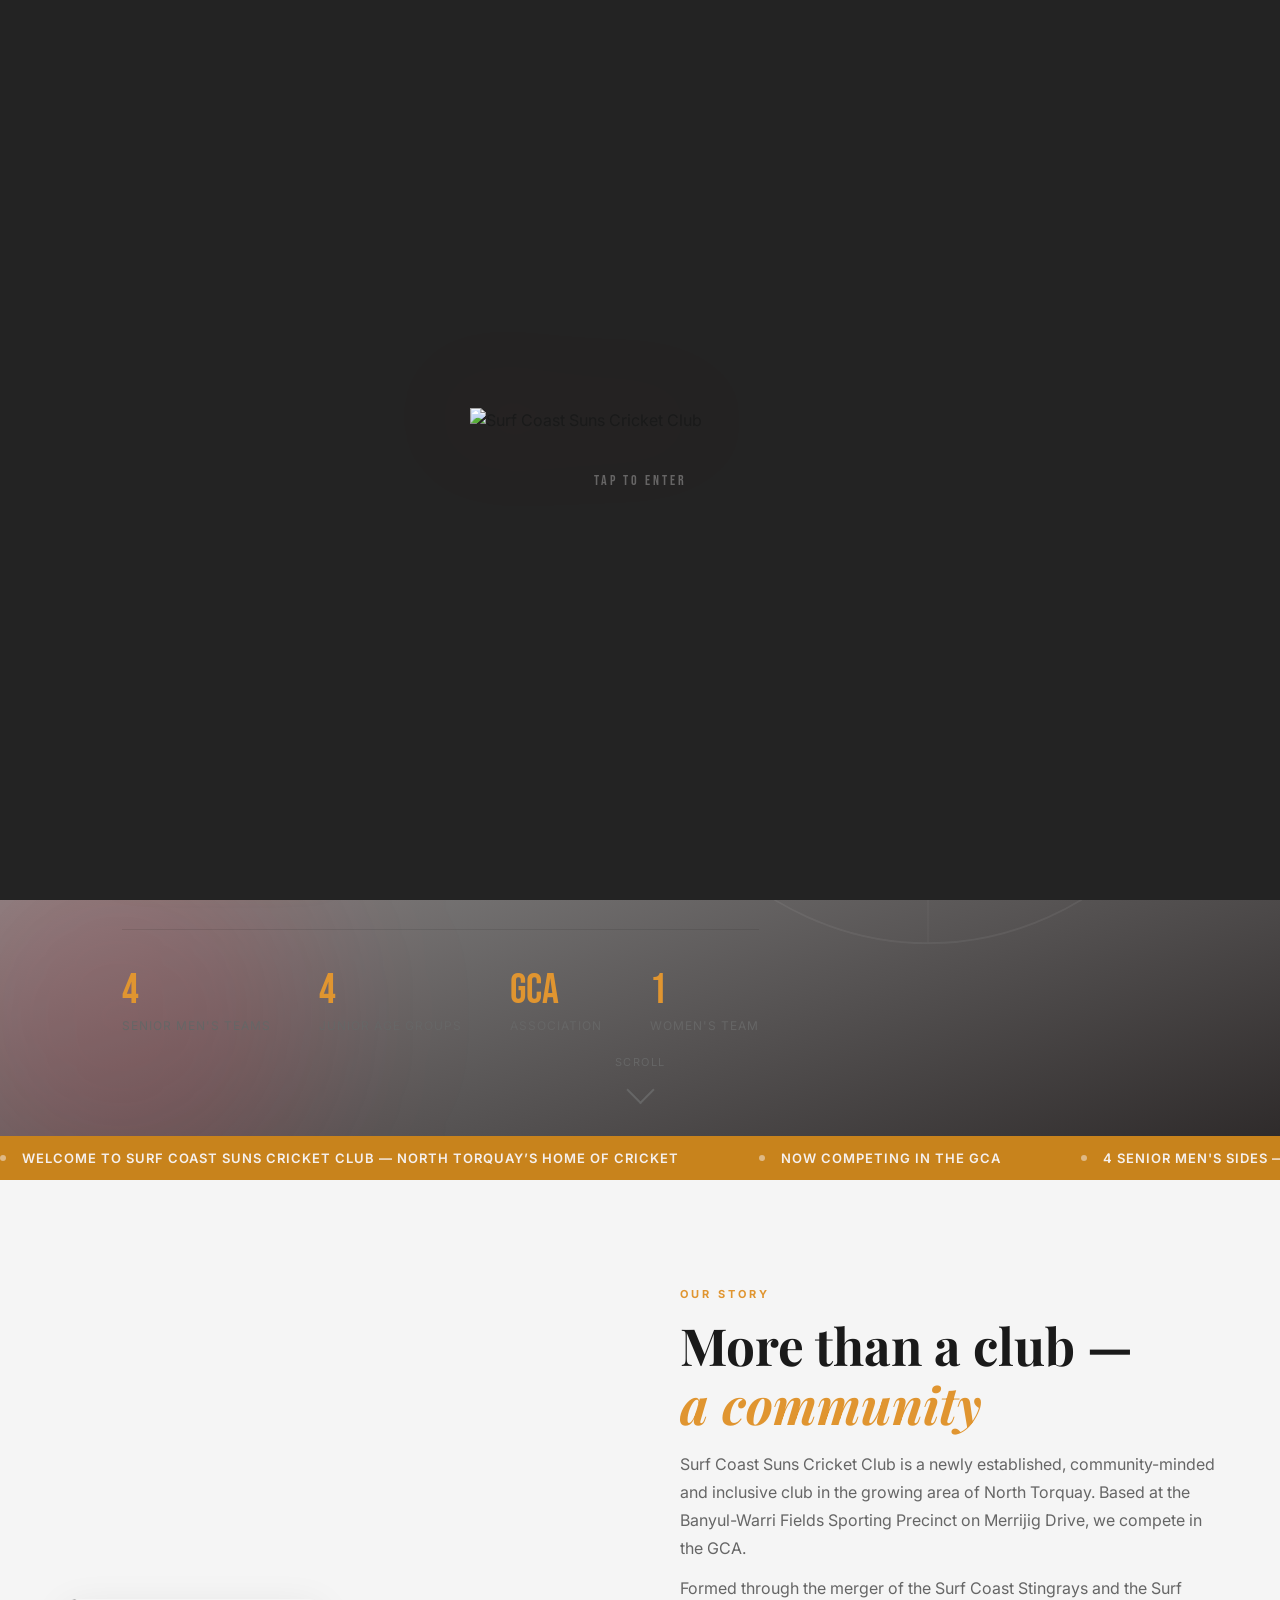
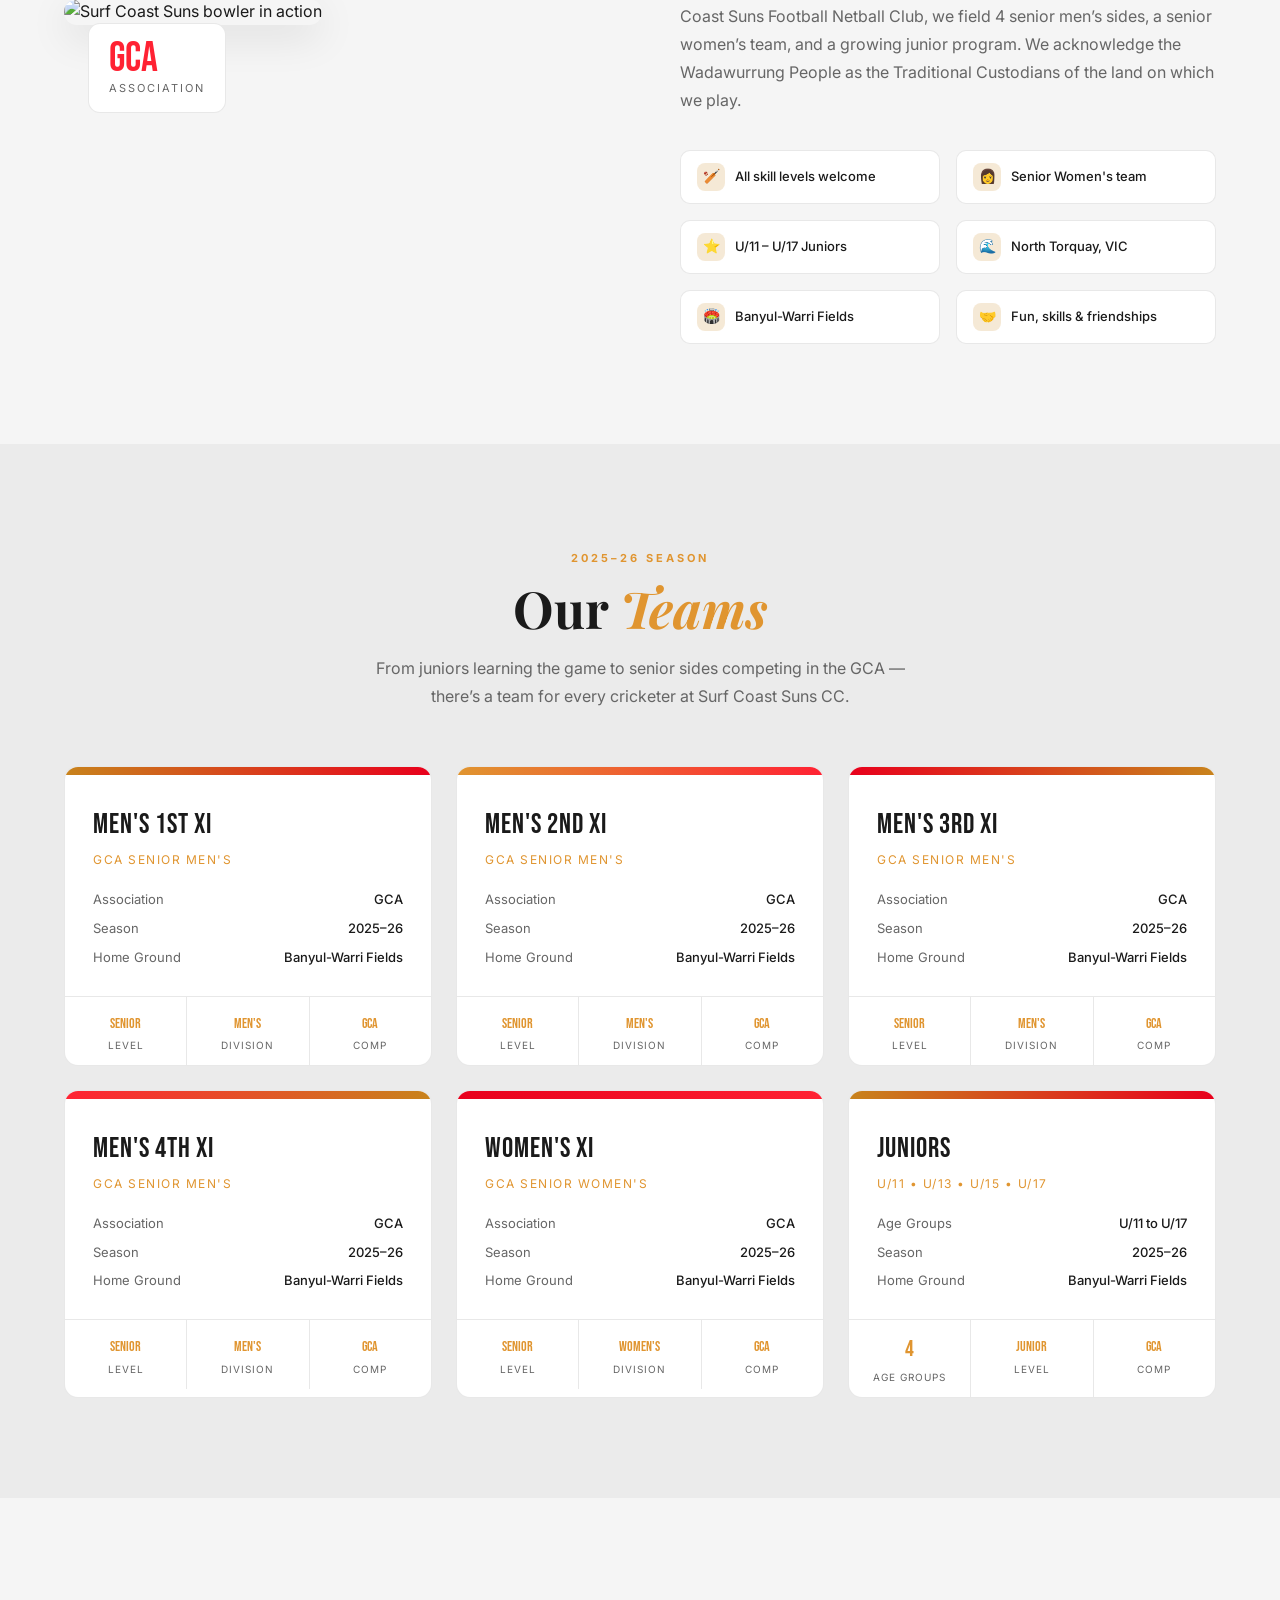
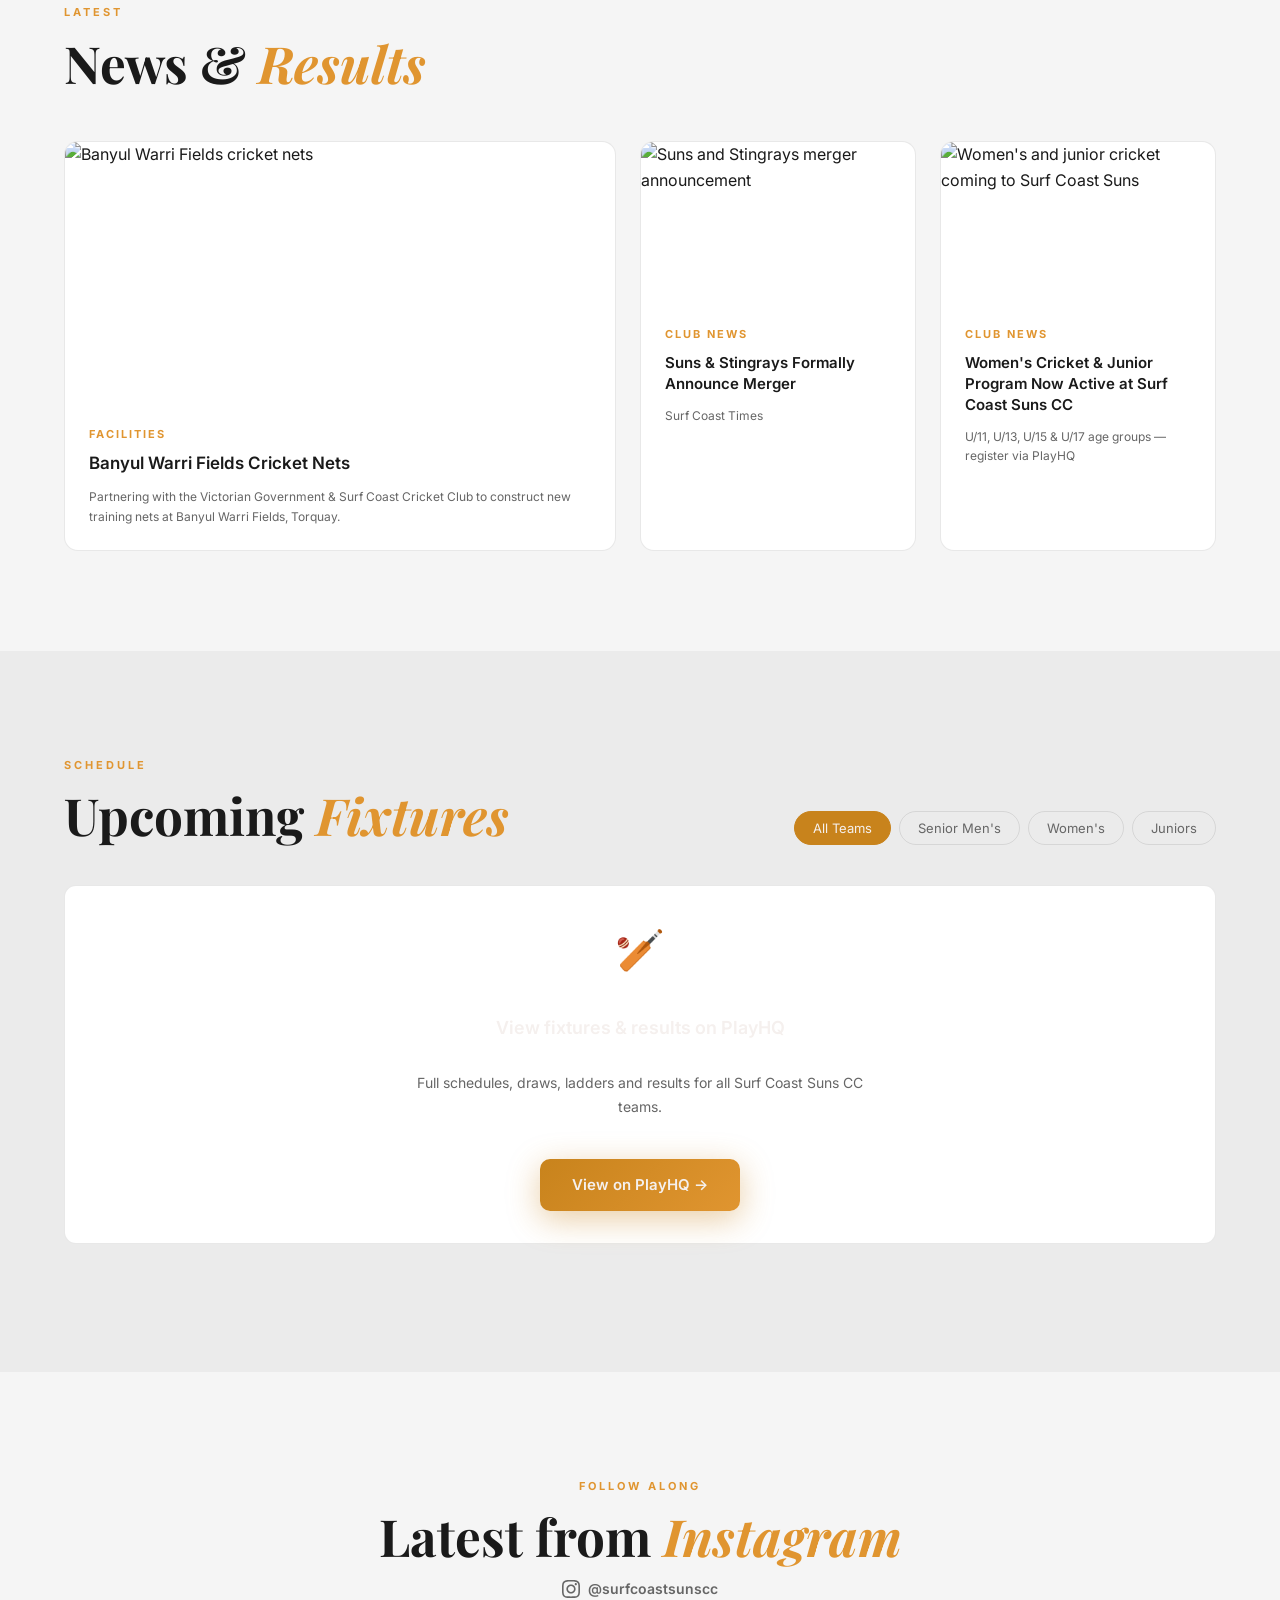
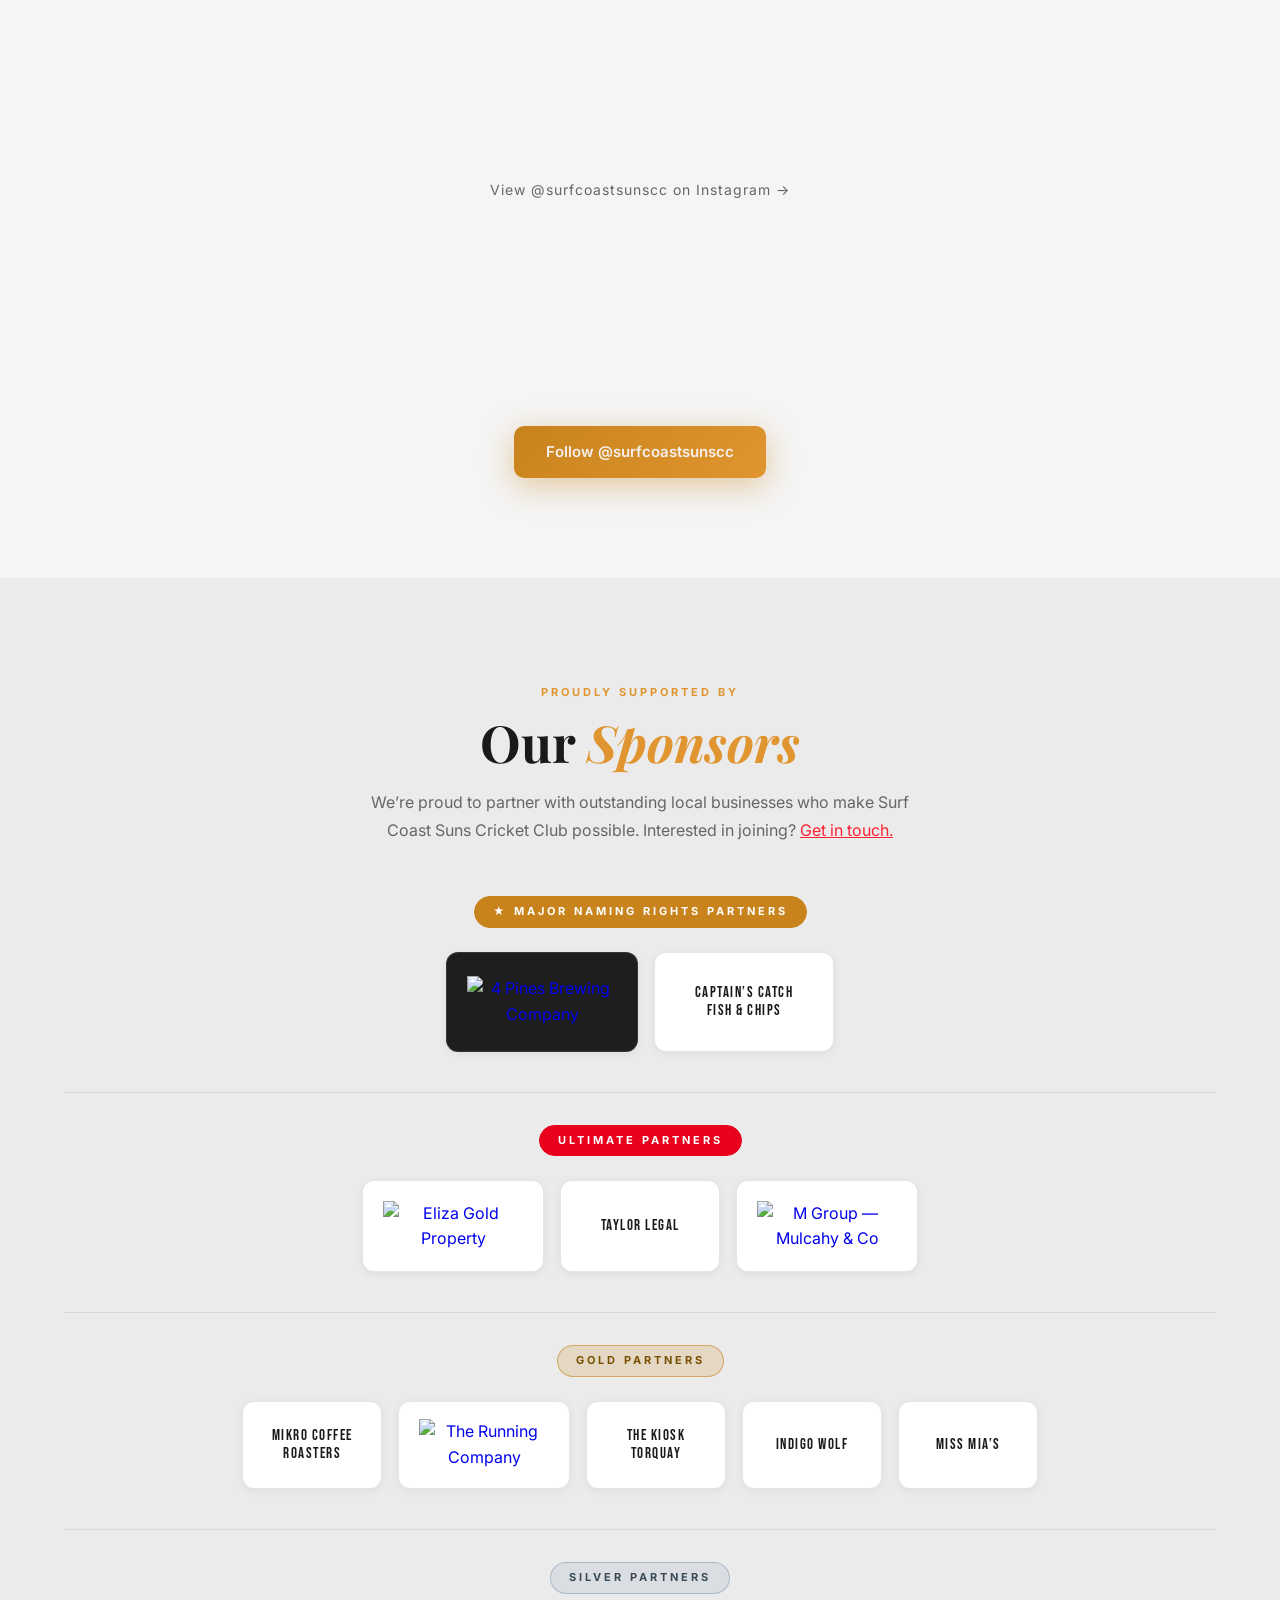
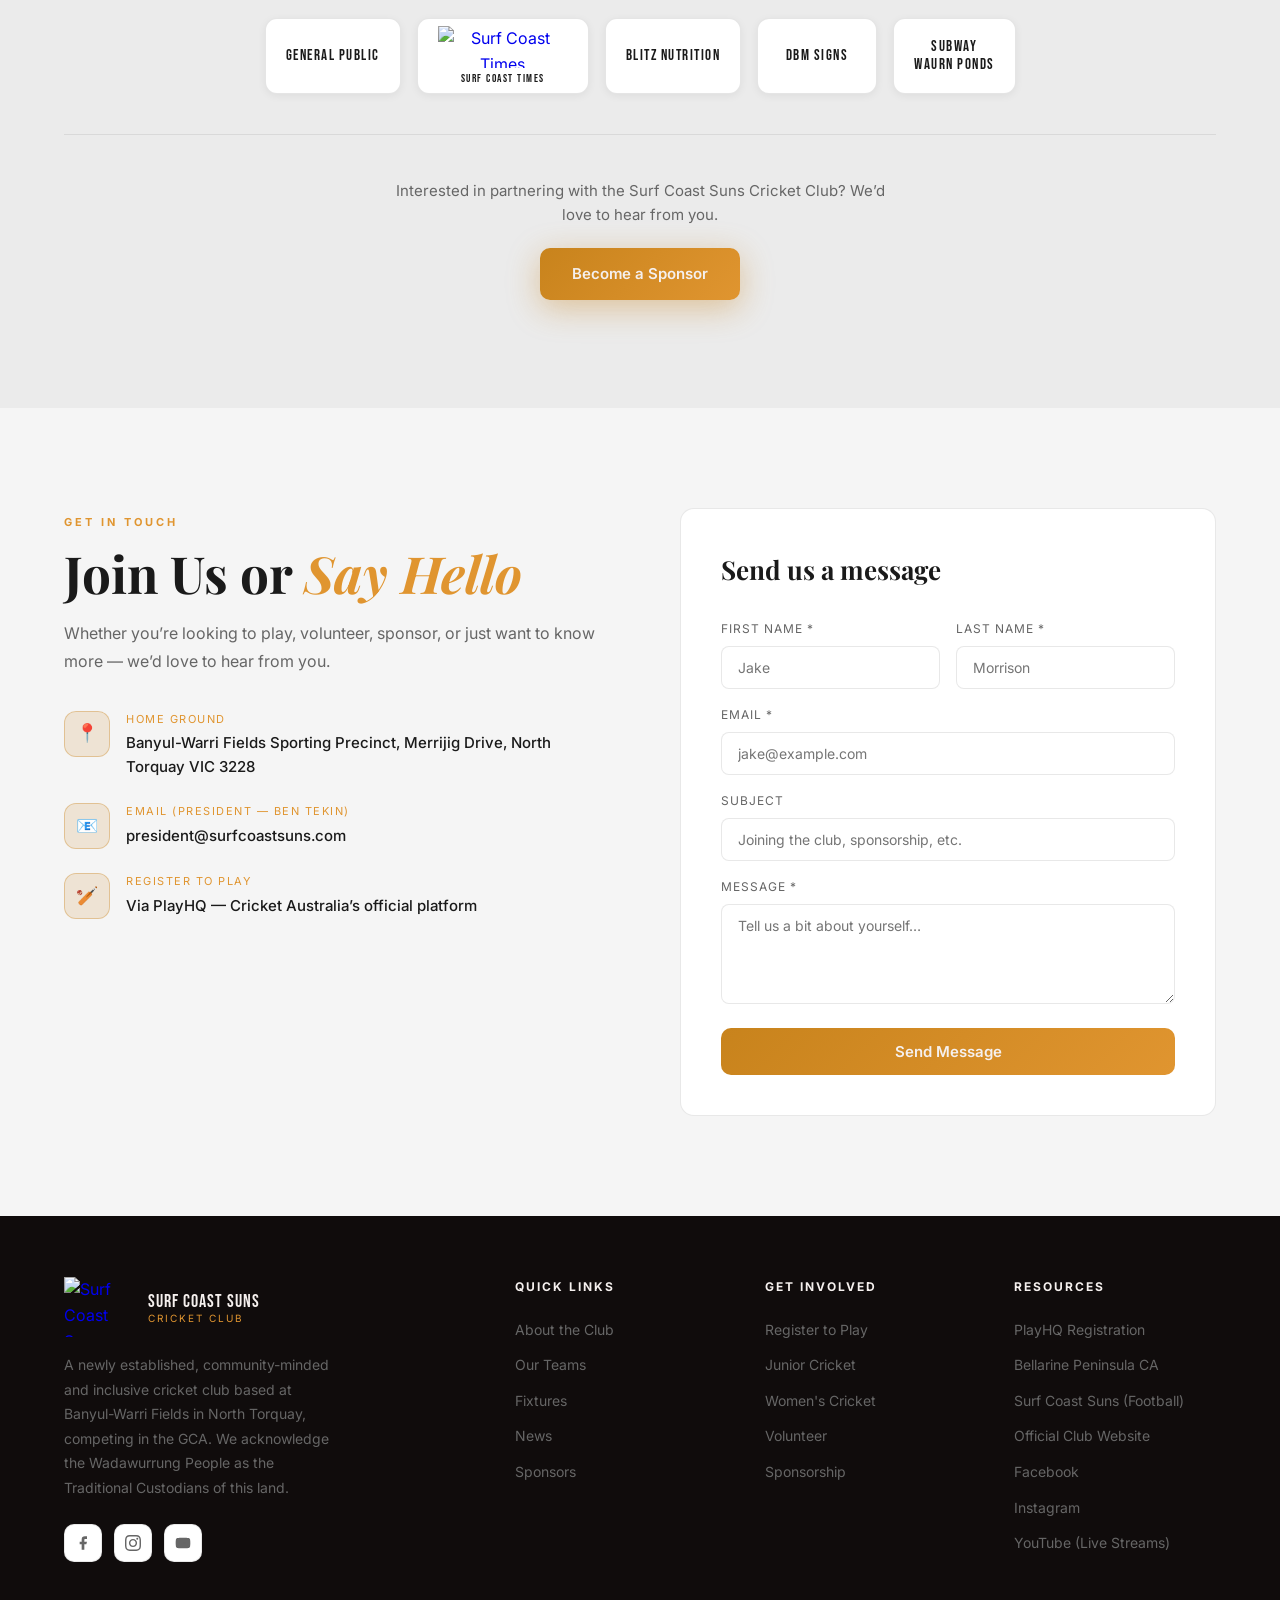
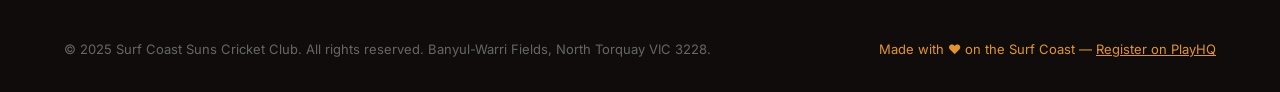
==== surf-coast-suns/index.html @ c734daf6 "Rebuild sponsors section with logo cards and full sponsor list - Logo card design for all sponsors (" ====
<!DOCTYPE html>
<html lang="en">
<head>
  <meta charset="UTF-8" />
  <meta name="viewport" content="width=device-width, initial-scale=1.0" />
  <title>Surf Coast Suns Cricket Club | North Torquay</title>
  <link rel="preconnect" href="https://fonts.googleapis.com" />
  <link rel="preconnect" href="https://fonts.gstatic.com" crossorigin />
  <link href="https://fonts.googleapis.com/css2?family=Bebas+Neue&family=Inter:wght@300;400;500;600;700&family=Playfair+Display:ital,wght@0,700;1,500&display=swap" rel="stylesheet" />
  <style>
    *, *::before, *::after { box-sizing: border-box; margin: 0; padding: 0; }

    :root {
      --navy:    #F5F5F5;
      --navy-mid:#EBEBEB;
      --teal:    #C8831C;
      --teal-lt: #E09530;
      --green:   #E8001C;
      --gold:    #FF2233;
      --white:   #F5F0EE;
      --muted:   #666666;
      --card-bg: #FFFFFF;
      --border:  rgba(0,0,0,0.09);
      --radius:  14px;
      --shadow:  0 12px 40px rgba(0,0,0,0.10);
    }

    html { scroll-behavior: smooth; }

    body {
      font-family: 'Inter', sans-serif;
      background: var(--navy);
      color: #1A1A1A;
      overflow-x: hidden;
      line-height: 1.6;
    }

    /* ── SPLASH SCREEN ── */
    #splash {
      position: fixed;
      inset: 0;
      z-index: 9999;
      background: #232323;
      display: flex;
      flex-direction: column;
      align-items: center;
      justify-content: center;
      cursor: pointer;
      transition: opacity 0.7s ease, visibility 0.7s ease;
    }
    #splash.hidden {
      opacity: 0;
      visibility: hidden;
      pointer-events: none;
    }
    #splash img {
      width: min(340px, 70vw);
      animation: splashPulse 2.6s ease-in-out infinite;
      filter: drop-shadow(0 0 48px rgba(232,0,28,0.35));
    }
    #splash .splash-hint {
      margin-top: 36px;
      font-family: 'Bebas Neue', sans-serif;
      font-size: 14px;
      letter-spacing: 3px;
      color: var(--muted);
      animation: splashFadeHint 2.6s ease-in-out infinite;
    }
    @keyframes splashPulse {
      0%, 100% { transform: scale(1);    filter: drop-shadow(0 0 40px rgba(232,0,28,0.30)); }
      50%       { transform: scale(1.04); filter: drop-shadow(0 0 72px rgba(232,0,28,0.55)); }
    }
    @keyframes splashFadeHint {
      0%, 100% { opacity: 0.4; }
      50%       { opacity: 1;   }
    }

    ::-webkit-scrollbar { width: 6px; }
    ::-webkit-scrollbar-track { background: var(--navy); }
    ::-webkit-scrollbar-thumb { background: var(--teal); border-radius: 3px; }

    /* ── NAVBAR ── */
    nav {
      position: fixed; top: 0; left: 0; right: 0; z-index: 1000;
      display: flex; align-items: center; justify-content: space-between;
      padding: 0 5%; height: 72px;
      background: rgba(30,26,26,0.7);
      backdrop-filter: blur(20px);
      border-bottom: 1px solid var(--border);
      transition: background 0.3s;
    }
    nav.scrolled { background: rgba(30,26,26,0.97); }

    .nav-logo {
      display: flex; align-items: center; gap: 12px; text-decoration: none;
    }
    .nav-logo-badge {
      width: 60px; height: 60px;
      object-fit: contain;
      background: transparent;
      padding: 0;
      flex-shrink: 0;
    }

    .nav-logo-text { line-height: 1.2; }
    .nav-logo-text span:first-child {
      display: block; font-family: 'Bebas Neue', sans-serif;
      font-size: 18px; letter-spacing: 1px; color: var(--white);
    }
    .nav-logo-text span:last-child {
      display: block; font-size: 10px; letter-spacing: 2px;
      text-transform: uppercase; color: var(--teal-lt);
    }

    .nav-links { display: flex; align-items: center; gap: 36px; list-style: none; }
    .nav-links a {
      text-decoration: none; color: var(--muted);
      font-size: 13px; font-weight: 500; letter-spacing: 0.5px;
      text-transform: uppercase; transition: color 0.2s;
      position: relative;
    }
    .nav-links a::after {
      content: ''; position: absolute; left: 0; bottom: -4px;
      width: 0; height: 2px; background: var(--teal-lt); transition: width 0.25s;
    }
    .nav-links a:hover { color: var(--white); }
    .nav-links a:hover::after { width: 100%; }

    .nav-cta {
      padding: 9px 22px; background: var(--teal);
      color: var(--white) !important; border-radius: 8px;
      transition: background 0.2s, transform 0.15s !important;
    }
    .nav-cta::after { display: none !important; }
    .nav-cta:hover { background: var(--teal-lt) !important; transform: translateY(-1px); }

    .nav-hamburger {
      display: none; flex-direction: column; gap: 5px;
      cursor: pointer; padding: 4px; border: none; background: none;
    }
    .nav-hamburger span {
      display: block; width: 24px; height: 2px;
      background: var(--white); border-radius: 2px;
      transition: transform 0.3s, opacity 0.3s;
    }

    .nav-mobile {
      display: none; flex-direction: column;
      position: fixed; top: 72px; left: 0; right: 0;
      background: #2D2D2D; border-bottom: 1px solid rgba(255,255,255,0.08);
      padding: 24px 5%; gap: 20px; z-index: 999;
    }
    .nav-mobile.open { display: flex; }
    .nav-mobile a {
      text-decoration: none; color: var(--muted);
      font-size: 15px; font-weight: 500; letter-spacing: 0.5px;
      text-transform: uppercase; transition: color 0.2s;
    }
    .nav-mobile a:hover { color: var(--white); }

    /* ── HERO ── */
    #hero {
      position: relative; min-height: 100vh;
      display: flex; align-items: center; overflow: hidden;
    }

    .hero-bg {
      position: absolute; inset: 0;
      background:
        linear-gradient(160deg, rgba(30,26,26,0.88) 0%, rgba(30,26,26,0.45) 50%, rgba(30,26,26,0.92) 100%),
        url('assets/images/hero-bg.jpg') center 60%/cover no-repeat;
    }

    .orb {
      position: absolute; border-radius: 50%;
      filter: blur(80px); pointer-events: none; z-index: 0;
    }
    .orb-1 {
      width: 600px; height: 600px; background: rgba(200,131,28,0.18);
      top: -150px; right: -100px;
      animation: orbFloat 14s ease-in-out infinite;
    }
    .orb-2 {
      width: 400px; height: 400px; background: rgba(232,0,28,0.12);
      bottom: -80px; left: -80px;
      animation: orbFloat 18s ease-in-out infinite reverse;
    }
    @keyframes orbFloat {
      0%, 100% { transform: translate(0, 0) scale(1); }
      50%       { transform: translate(30px, -40px) scale(1.05); }
    }

    .hero-field-lines {
      position: absolute; bottom: 0; right: 0;
      width: 55%; height: 100%; opacity: 0.06; z-index: 1;
    }

    .hero-content {
      position: relative; z-index: 2;
      padding: 0 5%; max-width: 860px; padding-top: 100px;
    }

    .hero-badge {
      display: inline-flex; align-items: center; gap: 8px;
      background: rgba(200,131,28,0.2); border: 1px solid rgba(200,131,28,0.45);
      border-radius: 100px; padding: 6px 16px;
      font-size: 12px; font-weight: 600; letter-spacing: 1.5px;
      text-transform: uppercase; color: var(--teal-lt);
      margin-bottom: 24px; animation: fadeUp 0.8s ease both;
    }
    .hero-badge::before {
      content: ''; width: 7px; height: 7px; border-radius: 50%;
      background: var(--green); box-shadow: 0 0 8px var(--green);
      animation: pulse 2s infinite;
    }
    @keyframes pulse { 0%, 100% { opacity: 1; } 50% { opacity: 0.4; } }

    .hero-title {
      font-family: 'Bebas Neue', sans-serif;
      font-size: clamp(72px, 11vw, 140px);
      line-height: 0.92; letter-spacing: 3px;
      animation: fadeUp 0.8s 0.1s ease both;
    }
    .hero-title .line-accent { color: var(--teal-lt); }
    .hero-title .line-gold   { color: var(--gold); }

    .hero-subtitle {
      margin-top: 28px; font-size: clamp(16px, 1.9vw, 19px);
      color: var(--muted); max-width: 560px; line-height: 1.75;
      animation: fadeUp 0.8s 0.2s ease both;
    }

    .hero-actions {
      display: flex; align-items: center; gap: 16px;
      margin-top: 40px; flex-wrap: wrap;
      animation: fadeUp 0.8s 0.3s ease both;
    }

    .btn-primary {
      padding: 14px 32px;
      background: linear-gradient(135deg, var(--teal), var(--teal-lt));
      color: var(--white); text-decoration: none;
      border-radius: 10px; font-weight: 600; font-size: 15px;
      box-shadow: 0 8px 32px rgba(200,131,28,0.4);
      transition: transform 0.2s, box-shadow 0.2s;
    }
    .btn-primary:hover { transform: translateY(-2px); box-shadow: 0 14px 40px rgba(200,131,28,0.55); }

    .btn-ghost {
      padding: 14px 32px; border: 1.5px solid rgba(255,255,255,0.2);
      color: var(--white); text-decoration: none;
      border-radius: 10px; font-weight: 500; font-size: 15px;
      transition: border-color 0.2s, background 0.2s;
    }
    .btn-ghost:hover { border-color: var(--teal-lt); background: rgba(200,131,28,0.15); }

    .hero-stats {
      display: flex; gap: 48px; flex-wrap: wrap;
      margin-top: 64px; padding-top: 40px;
      border-top: 1px solid var(--border);
      animation: fadeUp 0.8s 0.4s ease both;
    }
    .stat-num {
      font-family: 'Bebas Neue', sans-serif;
      font-size: 42px; color: var(--teal-lt); line-height: 1;
    }
    .stat-label {
      font-size: 12px; letter-spacing: 1px;
      text-transform: uppercase; color: var(--muted); margin-top: 4px;
    }

    .scroll-hint {
      position: absolute; bottom: 36px; left: 50%; transform: translateX(-50%);
      display: flex; flex-direction: column; align-items: center;
      gap: 8px; color: var(--muted); font-size: 11px;
      letter-spacing: 1.5px; text-transform: uppercase;
      animation: fadeIn 1.2s 1s ease both;
    }
    .scroll-hint .arrow {
      width: 20px; height: 20px;
      border-right: 2px solid var(--muted); border-bottom: 2px solid var(--muted);
      transform: rotate(45deg); animation: bounce 1.8s infinite;
    }
    @keyframes bounce {
      0%, 100% { transform: rotate(45deg) translateY(0); }
      50%       { transform: rotate(45deg) translateY(6px); }
    }
    @keyframes fadeUp {
      from { opacity: 0; transform: translateY(28px); }
      to   { opacity: 1; transform: translateY(0); }
    }
    @keyframes fadeIn { from { opacity: 0; } to { opacity: 1; } }

    /* ── SECTIONS ── */
    section { padding: 100px 5%; }

    .section-label {
      display: inline-block; font-size: 11px; font-weight: 700;
      letter-spacing: 3px; text-transform: uppercase;
      color: var(--teal-lt); margin-bottom: 12px;
    }
    .section-title {
      font-family: 'Playfair Display', serif;
      font-size: clamp(30px, 4vw, 52px); line-height: 1.15; color: #1A1A1A;
    }
    .section-title em { font-style: italic; color: var(--teal-lt); }
    .section-desc {
      color: var(--muted); font-size: 16px;
      max-width: 560px; margin-top: 16px; line-height: 1.75;
    }

    .reveal {
      opacity: 0; transform: translateY(36px);
      transition: opacity 0.7s ease, transform 0.7s ease;
    }
    .reveal.visible { opacity: 1; transform: translateY(0); }

    /* ── TICKER ── */
    .ticker-wrap { background: var(--teal); padding: 12px 0; overflow: hidden; }
    .ticker-track {
      display: flex; gap: 80px;
      animation: ticker 28s linear infinite; white-space: nowrap;
    }
    .ticker-track:hover { animation-play-state: paused; }
    .ticker-item {
      font-size: 13px; font-weight: 600; letter-spacing: 1px;
      text-transform: uppercase; color: var(--white);
      display: flex; align-items: center; gap: 16px; flex-shrink: 0;
    }
    .ticker-item .dot { width: 6px; height: 6px; border-radius: 50%; background: var(--white); opacity: 0.5; }
    @keyframes ticker {
      0%   { transform: translateX(0); }
      100% { transform: translateX(-50%); }
    }

    /* ── ABOUT ── */
    #about { display: grid; grid-template-columns: 1fr 1fr; gap: 80px; align-items: center; }

    .about-img-stack { position: relative; }
    .about-img-main {
      width: 100%; border-radius: var(--radius);
      aspect-ratio: 4/3; object-fit: cover; box-shadow: var(--shadow);
    }
    .about-img-accent {
      position: absolute; width: 55%; border-radius: var(--radius);
      aspect-ratio: 1; bottom: -32px; right: -32px;
      object-fit: cover; border: 4px solid #F5F5F5; box-shadow: var(--shadow);
    }
    .about-badge {
      position: absolute; top: 24px; left: 24px;
      background: #FFFFFF; border: 1px solid var(--border);
      border-radius: 12px; padding: 14px 20px; backdrop-filter: blur(12px);
    }
    .about-badge .year { font-family: 'Bebas Neue', sans-serif; font-size: 42px; color: var(--gold); line-height: 1; }
    .about-badge .since { font-size: 11px; letter-spacing: 2px; text-transform: uppercase; color: var(--muted); }

    .about-features { display: grid; grid-template-columns: 1fr 1fr; gap: 16px; margin-top: 36px; }
    .feature-chip {
      display: flex; align-items: center; gap: 10px;
      background: var(--card-bg); border: 1px solid var(--border);
      border-radius: 10px; padding: 12px 16px; font-size: 13px; font-weight: 500;
    }
    .feature-chip .icon {
      width: 28px; height: 28px; border-radius: 8px;
      background: rgba(200,131,28,0.18);
      display: flex; align-items: center; justify-content: center; font-size: 14px;
    }

    /* ── TEAMS ── */
    #teams { background: var(--navy-mid); }
    .teams-header { text-align: center; margin-bottom: 56px; }
    .teams-header .section-desc { margin: 16px auto 0; }

    .teams-grid {
      display: grid; grid-template-columns: repeat(auto-fill, minmax(280px, 1fr)); gap: 24px;
    }
    .team-card {
      background: var(--card-bg); border: 1px solid var(--border);
      border-radius: var(--radius); overflow: hidden;
      transition: transform 0.3s, border-color 0.3s, box-shadow 0.3s;
    }
    .team-card:hover {
      transform: translateY(-6px); border-color: var(--teal);
      box-shadow: 0 16px 48px rgba(200,131,28,0.25);
    }
    .team-card-top { height: 8px; background: linear-gradient(90deg, var(--teal), var(--green)); }
    .team-card-body { padding: 28px; }
    .team-grade { font-family: 'Bebas Neue', sans-serif; font-size: 28px; color: #1A1A1A; letter-spacing: 1px; }
    .team-div { font-size: 12px; letter-spacing: 1.5px; text-transform: uppercase; color: var(--teal-lt); margin-top: 2px; }
    .team-info { margin-top: 20px; display: flex; flex-direction: column; gap: 8px; }
    .team-row { display: flex; justify-content: space-between; font-size: 13px; }
    .team-row span:first-child { color: var(--muted); }
    .team-row span:last-child { color: #1A1A1A; font-weight: 500; }
    .team-card-bar { display: flex; border-top: 1px solid var(--border); }
    .team-bar-item {
      flex: 1; padding: 12px 8px; text-align: center;
      border-right: 1px solid var(--border);
    }
    .team-bar-item:last-child { border-right: none; }
    .team-bar-val { font-family: 'Bebas Neue', sans-serif; font-size: 22px; color: var(--teal-lt); }
    .team-bar-key { font-size: 10px; letter-spacing: 1px; text-transform: uppercase; color: var(--muted); margin-top: 2px; }

    /* ── NEWS ── */
    .news-header { margin-bottom: 48px; }
    .news-grid { display: grid; grid-template-columns: 2fr 1fr 1fr; gap: 24px; }
    .news-card {
      background: var(--card-bg); border: 1px solid var(--border);
      border-radius: var(--radius); overflow: hidden;
      transition: border-color 0.3s, transform 0.3s;
      text-decoration: none; color: inherit; display: block;
    }
    .news-card:hover { border-color: var(--teal); transform: translateY(-4px); }
    .news-img { width: 100%; object-fit: cover; display: block; }
    .news-card:nth-child(1) .news-img { height: 260px; }
    .news-card:nth-child(2) .news-img,
    .news-card:nth-child(3) .news-img { height: 160px; }
    .news-body { padding: 24px; }
    .news-cat { font-size: 11px; font-weight: 700; letter-spacing: 2px; text-transform: uppercase; color: var(--teal-lt); }
    .news-headline { margin-top: 8px; font-size: 17px; font-weight: 600; line-height: 1.4; color: #1A1A1A; }
    .news-card:nth-child(2) .news-headline,
    .news-card:nth-child(3) .news-headline { font-size: 15px; }
    .news-date { margin-top: 12px; font-size: 12px; color: var(--muted); }

    /* ── FIXTURES ── */
    #fixtures { background: var(--navy-mid); }
    .fixtures-head {
      display: flex; align-items: flex-end; justify-content: space-between;
      margin-bottom: 40px; gap: 16px; flex-wrap: wrap;
    }
    .fixtures-tabs { display: flex; gap: 8px; flex-wrap: wrap; }
    .tab-btn {
      padding: 8px 18px; border: 1px solid var(--border); background: transparent;
      border-radius: 100px; color: var(--muted); font-size: 13px;
      font-family: 'Inter', sans-serif; cursor: pointer; transition: all 0.2s;
    }
    .tab-btn.active, .tab-btn:hover {
      background: var(--teal); border-color: var(--teal); color: var(--white);
    }

    .fixtures-list { display: flex; flex-direction: column; gap: 12px; }
    .fixture-row {
      display: grid; grid-template-columns: 90px 1fr auto 1fr 140px;
      align-items: center; gap: 20px;
      background: var(--card-bg); border: 1px solid var(--border);
      border-radius: 12px; padding: 20px 24px; transition: border-color 0.2s;
    }
    .fixture-row:hover { border-color: rgba(200,131,28,0.5); }
    .fix-date { text-align: center; }
    .fix-day { font-family: 'Bebas Neue', sans-serif; font-size: 30px; color: #1A1A1A; line-height: 1; }
    .fix-mon { font-size: 11px; letter-spacing: 1px; text-transform: uppercase; color: var(--teal-lt); }
    .fix-team { font-size: 15px; font-weight: 600; }
    .fix-team.away { text-align: right; }
    .fix-vs { text-align: center; font-family: 'Bebas Neue', sans-serif; font-size: 20px; color: var(--muted); letter-spacing: 2px; }
    .fix-meta { text-align: right; }
    .fix-grade { font-size: 12px; letter-spacing: 1px; text-transform: uppercase; color: var(--teal-lt); font-weight: 600; }
    .fix-venue { font-size: 12px; color: var(--muted); margin-top: 3px; }

    /* ── GALLERY ── */
    .gallery-title { margin-bottom: 40px; }
    .gallery-grid {
      display: grid; grid-template-columns: repeat(4, 1fr);
      grid-template-rows: repeat(2, 220px); gap: 12px;
    }
    .gallery-item { border-radius: 12px; overflow: hidden; position: relative; cursor: pointer; }
    .gallery-item:nth-child(1) { grid-column: 1 / 3; grid-row: 1 / 3; }
    .gallery-item img { width: 100%; height: 100%; object-fit: cover; display: block; transition: transform 0.5s; }
    .gallery-item:hover img { transform: scale(1.06); }
    .gallery-item::after {
      content: ''; position: absolute; inset: 0;
      background: linear-gradient(to top, rgba(30,26,26,0.7), transparent 50%);
      opacity: 0; transition: opacity 0.3s;
    }
    .gallery-item:hover::after { opacity: 1; }

    /* ── INSTAGRAM ── */
    #instagram { background: var(--navy); text-align: center; }
    .instagram-head { margin-bottom: 44px; }
    .instagram-handle {
      display: inline-flex; align-items: center; gap: 8px;
      color: var(--muted); font-size: 14px; font-weight: 600;
      text-decoration: none; margin-top: 12px;
      transition: color 0.2s;
    }
    .instagram-handle:hover { color: #1A1A1A; }
    .instagram-handle svg { width: 18px; height: 18px; fill: currentColor; }
    .behold-feed-wrap {
      max-width: 1100px; margin: 0 auto;
      min-height: 340px;
    }
    .instagram-cta-row {
      margin-top: 36px; display: flex; justify-content: center; gap: 14px; flex-wrap: wrap;
    }

    /* ── SPONSORS ── */
    #sponsors { background: var(--navy-mid); text-align: center; }
    .sponsors-head { margin-bottom: 52px; }
    .sponsor-tier { margin-bottom: 40px; }
    .sponsor-tier-label {
      display: inline-flex; align-items: center; gap: 10px;
      font-size: 11px; letter-spacing: 3px; text-transform: uppercase;
      font-weight: 700; margin-bottom: 24px;
      padding: 6px 18px; border-radius: 99px;
    }
    .tier-naming   .sponsor-tier-label { color: #fff; background: var(--teal); border: 1px solid var(--teal); }
    .tier-platinum .sponsor-tier-label { color: #fff; background: var(--green); border: 1px solid var(--green); }
    .tier-gold     .sponsor-tier-label { color: #7A5000; background: rgba(200,131,28,0.18); border: 1px solid rgba(200,131,28,0.6); }
    .tier-silver   .sponsor-tier-label { color: #3A4A58; background: rgba(100,130,160,0.12); border: 1px solid rgba(100,130,160,0.4); }

    .sponsors-row { display: flex; align-items: center; justify-content: center; gap: 16px; flex-wrap: wrap; }

    /* ── Sponsor card (logo or text) ── */
    .sponsor-card {
      display: inline-flex; flex-direction: column;
      align-items: center; justify-content: center;
      min-width: 140px; height: 88px; padding: 12px 20px;
      background: #FFFFFF; border: 1.5px solid rgba(0,0,0,0.10);
      border-radius: 12px; text-decoration: none;
      box-shadow: 0 2px 8px rgba(0,0,0,0.06);
      transition: transform 0.22s, box-shadow 0.22s, border-color 0.22s;
      overflow: hidden;
    }
    .sponsor-card:hover { transform: translateY(-4px); box-shadow: 0 10px 28px rgba(0,0,0,0.12); border-color: rgba(0,0,0,0.22); }
    .sponsor-card img {
      max-width: 130px; max-height: 52px;
      object-fit: contain; display: block;
    }
    .sponsor-card .sc-name {
      font-family: 'Bebas Neue', sans-serif; font-size: 15px;
      letter-spacing: 1.5px; color: #1A1A1A; text-align: center;
      line-height: 1.2;
    }
    /* Dark card for white-on-dark logos */
    .sponsor-card.dark-card { background: #1E1E1E; border-color: rgba(255,255,255,0.1); }
    .sponsor-card.dark-card .sc-name { color: #F5F0EE; }

    /* Sizing per tier */
    .tier-naming .sponsor-card   { min-width: 180px; height: 100px; }
    .tier-naming .sponsor-card img { max-width: 150px; max-height: 64px; }
    .tier-platinum .sponsor-card { min-width: 160px; height: 92px; }
    .tier-platinum .sponsor-card img { max-width: 140px; max-height: 56px; }
    .tier-silver .sponsor-card   { min-width: 120px; height: 76px; }
    .tier-silver .sponsor-card img { max-height: 42px; }

    .sponsor-divider { border: none; border-top: 1px solid rgba(0,0,0,0.08); margin: 8px 0 32px; }

    /* ── CONTACT ── */
    #contact { display: grid; grid-template-columns: 1fr 1fr; gap: 80px; align-items: start; }
    .contact-items { margin-top: 36px; display: flex; flex-direction: column; gap: 24px; }
    .contact-item { display: flex; gap: 16px; }
    .contact-icon {
      width: 46px; height: 46px; border-radius: 12px;
      background: rgba(200,131,28,0.15); border: 1px solid rgba(200,131,28,0.35);
      display: flex; align-items: center; justify-content: center;
      font-size: 18px; flex-shrink: 0;
    }
    .contact-label { font-size: 11px; letter-spacing: 1.5px; text-transform: uppercase; color: var(--teal-lt); }
    .contact-val { font-size: 15px; font-weight: 500; margin-top: 3px; }

    .contact-form {
      background: var(--card-bg); border: 1px solid var(--border);
      border-radius: var(--radius); padding: 40px;
    }
    .form-title { font-family: 'Playfair Display', serif; font-size: 26px; margin-bottom: 28px; color: #1A1A1A; }
    .form-row { display: grid; grid-template-columns: 1fr 1fr; gap: 16px; }
    .form-group { display: flex; flex-direction: column; gap: 8px; margin-bottom: 16px; }
    .form-label { font-size: 12px; letter-spacing: 1px; text-transform: uppercase; color: var(--muted); }
    .form-input, .form-textarea {
      background: #FFFFFF; border: 1px solid var(--border);
      border-radius: 8px; padding: 12px 16px;
      color: #1A1A1A; font-family: 'Inter', sans-serif; font-size: 14px;
      outline: none; transition: border-color 0.2s; width: 100%;
    }
    .form-input:focus, .form-textarea:focus { border-color: var(--teal-lt); }
    .form-textarea { resize: vertical; min-height: 100px; }
    .form-submit {
      width: 100%; padding: 14px;
      background: linear-gradient(135deg, var(--teal), var(--teal-lt));
      border: none; border-radius: 10px; color: var(--white);
      font-family: 'Inter', sans-serif; font-size: 15px; font-weight: 600;
      cursor: pointer; transition: opacity 0.2s, transform 0.2s; margin-top: 8px;
    }
    .form-submit:hover { opacity: 0.9; transform: translateY(-1px); }

    /* ── FOOTER ── */
    footer {
      background: #100C0C; border-top: 1px solid var(--border);
      padding: 60px 5% 32px;
    }
    .footer-grid {
      display: grid; grid-template-columns: 2fr 1fr 1fr 1fr; gap: 48px;
      padding-bottom: 48px; border-bottom: 1px solid var(--border);
    }
    .footer-brand-desc { color: var(--muted); font-size: 14px; line-height: 1.75; margin-top: 16px; max-width: 280px; }
    .footer-socials { display: flex; gap: 12px; margin-top: 24px; }
    .social-btn {
      width: 38px; height: 38px; border-radius: 10px;
      background: var(--card-bg); border: 1px solid var(--border);
      display: flex; align-items: center; justify-content: center;
      font-size: 15px; text-decoration: none; color: var(--muted); transition: all 0.2s;
    }
    .social-btn:hover { background: var(--teal); color: var(--white); border-color: var(--teal); }
    .footer-col-title { font-size: 12px; font-weight: 700; letter-spacing: 2px; text-transform: uppercase; color: var(--white); margin-bottom: 20px; }
    .footer-links { list-style: none; display: flex; flex-direction: column; gap: 10px; }
    .footer-links a { text-decoration: none; color: var(--muted); font-size: 14px; transition: color 0.2s; }
    .footer-links a:hover { color: var(--teal-lt); }
    .footer-bottom {
      padding-top: 28px; display: flex; justify-content: space-between;
      align-items: center; gap: 16px; flex-wrap: wrap;
    }
    .footer-copy { font-size: 13px; color: var(--muted); }

    /* ── RESPONSIVE ── */
    @media (max-width: 1024px) {
      #about { grid-template-columns: 1fr; }
      .about-img-stack { display: none; }
      .news-grid { grid-template-columns: 1fr 1fr; }
      .news-card:nth-child(1) { grid-column: 1 / -1; }
      .gallery-grid { grid-template-columns: repeat(2, 1fr); grid-template-rows: repeat(3, 200px); }
      .gallery-item:nth-child(1) { grid-column: 1 / -1; grid-row: 1; }
      #contact { grid-template-columns: 1fr; }
      .footer-grid { grid-template-columns: 1fr 1fr; }
      .fixture-row { grid-template-columns: 70px 1fr auto 1fr 110px; gap: 12px; }
    }
    @media (max-width: 768px) {
      section { padding: 72px 5%; }
      .nav-links { display: none; }
      .nav-hamburger { display: flex; }
      .news-grid { grid-template-columns: 1fr; }
      .gallery-grid { grid-template-columns: 1fr 1fr; }
      .fixture-row { grid-template-columns: 1fr; text-align: center; gap: 8px; padding: 16px; }
      .fix-team.away { text-align: center; }
      .fix-meta { text-align: center; }
      .form-row { grid-template-columns: 1fr; }
      .footer-grid { grid-template-columns: 1fr; }
      .hero-stats { gap: 28px; }
      .teams-grid { grid-template-columns: 1fr; }
      .about-features { grid-template-columns: 1fr; }
    }
    @media (max-width: 480px) {
      .gallery-grid { grid-template-columns: 1fr; grid-template-rows: auto; }
      .gallery-item:nth-child(1) { grid-column: 1; grid-row: 1; }
      .gallery-item { height: 200px; }
      .sponsors-row { gap: 16px; }
      .sponsor-pill { font-size: 12px; padding: 0 14px; height: 42px; }
      .tier-platinum .sponsor-pill { height: 52px; font-size: 15px; }
      .sponsors-row { gap: 8px; }
    }
  </style>
</head>
<body>

<!-- SPLASH SCREEN -->
<div id="splash" role="button" aria-label="Enter site" tabindex="0">
  <img src="assets/images/sccc-logo.png" alt="Surf Coast Suns Cricket Club" />
  <span class="splash-hint">TAP TO ENTER</span>
</div>

<!-- NAVBAR -->
<nav id="navbar">
  <a href="#" class="nav-logo" aria-label="Surf Coast Suns Cricket Club Home">
    <img class="nav-logo-badge" src="assets/images/sccc-logo.png" alt="Surf Coast Suns Cricket Club logo" />
    <div class="nav-logo-text">
      <span>Surf Coast Suns</span>
      <span>Cricket Club</span>
    </div>
  </a>
  <ul class="nav-links" role="list">
    <li><a href="#about">About</a></li>
    <li><a href="#teams">Teams</a></li>
    <li><a href="#news">News</a></li>
    <li><a href="#fixtures">Fixtures</a></li>
    <li><a href="#sponsors">Sponsors</a></li>
    <li><a href="#contact">Contact</a></li>
    <li><a href="#contact" class="nav-cta">Join the Club</a></li>
  </ul>
  <button class="nav-hamburger" id="hamburger" aria-label="Toggle menu" aria-expanded="false">
    <span></span><span></span><span></span>
  </button>
</nav>

<div class="nav-mobile" id="mobileNav" role="navigation" aria-label="Mobile navigation">
  <a href="#about"    onclick="closeMenu()">About</a>
  <a href="#teams"    onclick="closeMenu()">Teams</a>
  <a href="#news"     onclick="closeMenu()">News</a>
  <a href="#fixtures" onclick="closeMenu()">Fixtures</a>
  <a href="#sponsors" onclick="closeMenu()">Sponsors</a>
  <a href="#contact"  onclick="closeMenu()">Contact</a>
  <a href="#contact"  onclick="closeMenu()" style="color:var(--teal-lt);font-weight:600;">Join the Club &rarr;</a>
</div>

<!-- HERO -->
<section id="hero" aria-label="Hero">
  <div class="hero-bg" role="img" aria-label="Cricket ground backdrop"></div>
  <div class="orb orb-1" aria-hidden="true"></div>
  <div class="orb orb-2" aria-hidden="true"></div>

  <svg class="hero-field-lines" viewBox="0 0 600 700" fill="none" aria-hidden="true">
    <ellipse cx="300" cy="350" rx="280" ry="320" stroke="white" stroke-width="1.5"/>
    <ellipse cx="300" cy="350" rx="80"  ry="120" stroke="white" stroke-width="1"/>
    <line x1="300" y1="30"  x2="300" y2="670" stroke="white" stroke-width="0.8"/>
    <line x1="20"  y1="350" x2="580" y2="350" stroke="white" stroke-width="0.8"/>
    <circle cx="300" cy="350" r="15" stroke="white" stroke-width="1.2"/>
  </svg>

  <div class="hero-content">
    <div class="hero-badge" role="note">North Torquay, Victoria &mdash; GCA</div>

    <h1 class="hero-title">
      <span>Surf<br /></span>
      <span class="line-accent">Coast</span><br />
      <span class="line-gold">Suns CC</span>
    </h1>

    <p class="hero-subtitle">
      A community-minded and inclusive cricket club in the growing area of North Torquay &mdash; built on participation, mateship, and a love of the game.
    </p>

    <div class="hero-actions">
      <a href="#teams"   class="btn-primary">Explore Our Teams</a>
      <a href="#contact" class="btn-ghost">Get Involved</a>
    </div>

    <div class="hero-stats" aria-label="Club statistics">
      <div class="stat-item">
        <div class="stat-num">4</div>
        <div class="stat-label">Senior Men's Teams</div>
      </div>
      <div class="stat-item">
        <div class="stat-num">4</div>
        <div class="stat-label">Junior Age Groups</div>
      </div>
      <div class="stat-item">
        <div class="stat-num">GCA</div>
        <div class="stat-label">Association</div>
      </div>
      <div class="stat-item">
        <div class="stat-num">1</div>
        <div class="stat-label">Women's Team</div>
      </div>
    </div>
  </div>

  <div class="scroll-hint" aria-hidden="true">
    <span>Scroll</span>
    <div class="arrow"></div>
  </div>
</section>

<!-- TICKER -->
<div class="ticker-wrap" aria-label="Club announcements">
  <div class="ticker-track" id="ticker">
    <div class="ticker-item"><div class="dot"></div>Welcome to Surf Coast Suns Cricket Club &mdash; North Torquay&rsquo;s home of cricket</div>
    <div class="ticker-item"><div class="dot"></div>Now competing in the GCA</div>
    <div class="ticker-item"><div class="dot"></div>4 Senior Men&apos;s sides &mdash; 1 Senior Women&apos;s side &mdash; U/11, U/13, U/15 &amp; U/17 Juniors</div>
    <div class="ticker-item"><div class="dot"></div>New 4-lane cricket nets at Banyul-Warri Fields &mdash; funded by $520,000 community investment</div>
    <div class="ticker-item"><div class="dot"></div>Register to play via PlayHQ &mdash; all skill levels welcome</div>
    <div class="ticker-item"><div class="dot"></div>Sponsorship opportunities available &mdash; contact president@surfcoastsuns.com</div>
    <!-- duplicate for seamless loop -->
    <div class="ticker-item"><div class="dot"></div>Welcome to Surf Coast Suns Cricket Club &mdash; North Torquay&rsquo;s home of cricket</div>
    <div class="ticker-item"><div class="dot"></div>Now competing in the GCA</div>
    <div class="ticker-item"><div class="dot"></div>4 Senior Men&apos;s sides &mdash; 1 Senior Women&apos;s side &mdash; U/11, U/13, U/15 &amp; U/17 Juniors</div>
    <div class="ticker-item"><div class="dot"></div>New 4-lane cricket nets at Banyul-Warri Fields &mdash; funded by $520,000 community investment</div>
    <div class="ticker-item"><div class="dot"></div>Register to play via PlayHQ &mdash; all skill levels welcome</div>
    <div class="ticker-item"><div class="dot"></div>Sponsorship opportunities available &mdash; contact president@surfcoastsuns.com</div>
  </div>
</div>

<!-- ABOUT -->
<section id="about" aria-labelledby="about-title">
  <div class="about-img-stack reveal" aria-hidden="true">
    <img class="about-img-main"
      src="assets/images/about-action.jpg"
      alt="Surf Coast Suns bowler in action" loading="lazy" />
    <div class="about-badge">
      <div class="year">GCA</div>
      <div class="since">Association</div>
    </div>
  </div>

  <div class="reveal" style="transition-delay:0.15s">
    <span class="section-label">Our Story</span>
    <h2 class="section-title" id="about-title">More than a club &mdash;<br /><em>a community</em></h2>
    <p class="section-desc">
      Surf Coast Suns Cricket Club is a newly established, community-minded and inclusive club in the growing area of North Torquay. Based at the Banyul-Warri Fields Sporting Precinct on Merrijig Drive, we compete in the GCA.
    </p>
    <p class="section-desc" style="margin-top:12px;">
      Formed through the merger of the Surf Coast Stingrays and the Surf Coast Suns Football Netball Club, we field 4 senior men&rsquo;s sides, a senior women&rsquo;s team, and a growing junior program. We acknowledge the Wadawurrung People as the Traditional Custodians of the land on which we play.
    </p>
    <div class="about-features" role="list">
      <div class="feature-chip" role="listitem"><div class="icon" aria-hidden="true">🏏</div><span>All skill levels welcome</span></div>
      <div class="feature-chip" role="listitem"><div class="icon" aria-hidden="true">👩</div><span>Senior Women&apos;s team</span></div>
      <div class="feature-chip" role="listitem"><div class="icon" aria-hidden="true">⭐</div><span>U/11 &ndash; U/17 Juniors</span></div>
      <div class="feature-chip" role="listitem"><div class="icon" aria-hidden="true">🌊</div><span>North Torquay, VIC</span></div>
      <div class="feature-chip" role="listitem"><div class="icon" aria-hidden="true">🏟️</div><span>Banyul-Warri Fields</span></div>
      <div class="feature-chip" role="listitem"><div class="icon" aria-hidden="true">🤝</div><span>Fun, skills &amp; friendships</span></div>
    </div>
  </div>
</section>

<!-- TEAMS -->
<section id="teams" aria-labelledby="teams-title">
  <div class="teams-header reveal">
    <span class="section-label">2025&ndash;26 Season</span>
    <h2 class="section-title" id="teams-title">Our <em>Teams</em></h2>
    <p class="section-desc">From juniors learning the game to senior sides competing in the GCA &mdash; there&rsquo;s a team for every cricketer at Surf Coast Suns CC.</p>
  </div>

  <div class="teams-grid" role="list">

    <article class="team-card reveal" role="listitem" style="transition-delay:0s">
      <div class="team-card-top"></div>
      <div class="team-card-body">
        <div class="team-grade">Men&apos;s 1st XI</div>
        <div class="team-div">GCA Senior Men&apos;s</div>
        <div class="team-info">
          <div class="team-row"><span>Association</span><span>GCA</span></div>
          <div class="team-row"><span>Season</span><span>2025&ndash;26</span></div>
          <div class="team-row"><span>Home Ground</span><span>Banyul-Warri Fields</span></div>
        </div>
      </div>
      <div class="team-card-bar">
        <div class="team-bar-item"><div class="team-bar-val" style="font-size:14px;padding-top:4px;">Senior</div><div class="team-bar-key">Level</div></div>
        <div class="team-bar-item"><div class="team-bar-val" style="font-size:14px;padding-top:4px;">Men&apos;s</div><div class="team-bar-key">Division</div></div>
        <div class="team-bar-item"><div class="team-bar-val" style="font-size:14px;padding-top:4px;">GCA</div><div class="team-bar-key">Comp</div></div>
      </div>
    </article>

    <article class="team-card reveal" role="listitem" style="transition-delay:0.08s">
      <div class="team-card-top" style="background:linear-gradient(90deg,var(--teal-lt),var(--gold))"></div>
      <div class="team-card-body">
        <div class="team-grade">Men&apos;s 2nd XI</div>
        <div class="team-div">GCA Senior Men&apos;s</div>
        <div class="team-info">
          <div class="team-row"><span>Association</span><span>GCA</span></div>
          <div class="team-row"><span>Season</span><span>2025&ndash;26</span></div>
          <div class="team-row"><span>Home Ground</span><span>Banyul-Warri Fields</span></div>
        </div>
      </div>
      <div class="team-card-bar">
        <div class="team-bar-item"><div class="team-bar-val" style="font-size:14px;padding-top:4px;">Senior</div><div class="team-bar-key">Level</div></div>
        <div class="team-bar-item"><div class="team-bar-val" style="font-size:14px;padding-top:4px;">Men&apos;s</div><div class="team-bar-key">Division</div></div>
        <div class="team-bar-item"><div class="team-bar-val" style="font-size:14px;padding-top:4px;">GCA</div><div class="team-bar-key">Comp</div></div>
      </div>
    </article>

    <article class="team-card reveal" role="listitem" style="transition-delay:0.16s">
      <div class="team-card-top" style="background:linear-gradient(90deg,var(--green),var(--teal))"></div>
      <div class="team-card-body">
        <div class="team-grade">Men&apos;s 3rd XI</div>
        <div class="team-div">GCA Senior Men&apos;s</div>
        <div class="team-info">
          <div class="team-row"><span>Association</span><span>GCA</span></div>
          <div class="team-row"><span>Season</span><span>2025&ndash;26</span></div>
          <div class="team-row"><span>Home Ground</span><span>Banyul-Warri Fields</span></div>
        </div>
      </div>
      <div class="team-card-bar">
        <div class="team-bar-item"><div class="team-bar-val" style="font-size:14px;padding-top:4px;">Senior</div><div class="team-bar-key">Level</div></div>
        <div class="team-bar-item"><div class="team-bar-val" style="font-size:14px;padding-top:4px;">Men&apos;s</div><div class="team-bar-key">Division</div></div>
        <div class="team-bar-item"><div class="team-bar-val" style="font-size:14px;padding-top:4px;">GCA</div><div class="team-bar-key">Comp</div></div>
      </div>
    </article>

    <article class="team-card reveal" role="listitem" style="transition-delay:0.24s">
      <div class="team-card-top" style="background:linear-gradient(90deg,var(--gold),var(--teal))"></div>
      <div class="team-card-body">
        <div class="team-grade">Men&apos;s 4th XI</div>
        <div class="team-div">GCA Senior Men&apos;s</div>
        <div class="team-info">
          <div class="team-row"><span>Association</span><span>GCA</span></div>
          <div class="team-row"><span>Season</span><span>2025&ndash;26</span></div>
          <div class="team-row"><span>Home Ground</span><span>Banyul-Warri Fields</span></div>
        </div>
      </div>
      <div class="team-card-bar">
        <div class="team-bar-item"><div class="team-bar-val" style="font-size:14px;padding-top:4px;">Senior</div><div class="team-bar-key">Level</div></div>
        <div class="team-bar-item"><div class="team-bar-val" style="font-size:14px;padding-top:4px;">Men&apos;s</div><div class="team-bar-key">Division</div></div>
        <div class="team-bar-item"><div class="team-bar-val" style="font-size:14px;padding-top:4px;">GCA</div><div class="team-bar-key">Comp</div></div>
      </div>
    </article>

    <article class="team-card reveal" role="listitem" style="transition-delay:0.32s">
      <div class="team-card-top" style="background:linear-gradient(90deg,var(--green),var(--gold))"></div>
      <div class="team-card-body">
        <div class="team-grade">Women&apos;s XI</div>
        <div class="team-div">GCA Senior Women&apos;s</div>
        <div class="team-info">
          <div class="team-row"><span>Association</span><span>GCA</span></div>
          <div class="team-row"><span>Season</span><span>2025&ndash;26</span></div>
          <div class="team-row"><span>Home Ground</span><span>Banyul-Warri Fields</span></div>
        </div>
      </div>
      <div class="team-card-bar">
        <div class="team-bar-item"><div class="team-bar-val" style="font-size:14px;padding-top:4px;">Senior</div><div class="team-bar-key">Level</div></div>
        <div class="team-bar-item"><div class="team-bar-val" style="font-size:14px;padding-top:4px;">Women&apos;s</div><div class="team-bar-key">Division</div></div>
        <div class="team-bar-item"><div class="team-bar-val" style="font-size:14px;padding-top:4px;">GCA</div><div class="team-bar-key">Comp</div></div>
      </div>
    </article>

    <article class="team-card reveal" role="listitem" style="transition-delay:0.40s">
      <div class="team-card-top" style="background:linear-gradient(90deg,var(--teal),var(--green))"></div>
      <div class="team-card-body">
        <div class="team-grade">Juniors</div>
        <div class="team-div">U/11 &bull; U/13 &bull; U/15 &bull; U/17</div>
        <div class="team-info">
          <div class="team-row"><span>Age Groups</span><span>U/11 to U/17</span></div>
          <div class="team-row"><span>Season</span><span>2025&ndash;26</span></div>
          <div class="team-row"><span>Home Ground</span><span>Banyul-Warri Fields</span></div>
        </div>
      </div>
      <div class="team-card-bar">
        <div class="team-bar-item"><div class="team-bar-val">4</div><div class="team-bar-key">Age Groups</div></div>
        <div class="team-bar-item"><div class="team-bar-val" style="font-size:14px;padding-top:4px;">Junior</div><div class="team-bar-key">Level</div></div>
        <div class="team-bar-item"><div class="team-bar-val" style="font-size:14px;padding-top:4px;">GCA</div><div class="team-bar-key">Comp</div></div>
      </div>
    </article>

  </div>
</section>

<!-- NEWS -->
<section id="news" aria-labelledby="news-title">
  <div class="news-header reveal">
    <span class="section-label">Latest</span>
    <h2 class="section-title" id="news-title">News &amp; <em>Results</em></h2>
  </div>

  <div class="news-grid" role="list">
    <a class="news-card reveal" href="https://www.surfcoast.vic.gov.au/About-us/Works-and-projects/Torquay-and-Jan-Juc-projects/Banyul-Warri-Fields-cricket-nets" role="listitem" style="transition-delay:0s" target="_blank" rel="noopener">
      <img class="news-img article-thumb"
        src="https://www.surfcoast.vic.gov.au/files/assets/public/v/1/03-community/banyul-warri-fields-cricket-nets.png?w=1200"
        alt="Banyul Warri Fields cricket nets" loading="lazy" />
      <div class="news-body">
        <div class="news-cat">Facilities</div>
        <h3 class="news-headline">Banyul Warri Fields Cricket Nets</h3>
        <div class="news-date">Partnering with the Victorian Government &amp; Surf Coast Cricket Club to construct new training nets at Banyul Warri Fields, Torquay.</div>
      </div>
    </a>

    <a class="news-card reveal" href="https://timesnewsgroup.com.au/surfcoasttimes/sport/under-the-sun-suns-and-stingrays-formally-announce-merger/" role="listitem" style="transition-delay:0.1s" target="_blank" rel="noopener">
      <img class="news-img article-thumb"
        src="https://static.timesnewsgroup.com.au/prod/uploads/sites/2/2024/07/Untitled-design-2024-07-03T122355.208.jpg"
        alt="Suns and Stingrays merger announcement" loading="lazy" />
      <div class="news-body">
        <div class="news-cat">Club News</div>
        <h3 class="news-headline">Suns &amp; Stingrays Formally Announce Merger</h3>
        <div class="news-date">Surf Coast Times</div>
      </div>
    </a>

    <a class="news-card reveal" href="https://www.surfcoastcricketclub.com/" role="listitem" style="transition-delay:0.2s" target="_blank" rel="noopener">
      <img class="news-img article-thumb"
        src="https://images.unsplash.com/photo-1521412644187-c49fa049e84d?w=400&q=80"
        alt="Women's and junior cricket coming to Surf Coast Suns" loading="lazy" />
      <div class="news-body">
        <div class="news-cat">Club News</div>
        <h3 class="news-headline">Women&apos;s Cricket &amp; Junior Program Now Active at Surf Coast Suns CC</h3>
        <div class="news-date">U/11, U/13, U/15 &amp; U/17 age groups &mdash; register via PlayHQ</div>
      </div>
    </a>
  </div>
</section>

<!-- FIXTURES -->
<section id="fixtures" aria-labelledby="fixtures-title">
  <div class="fixtures-head">
    <div class="reveal">
      <span class="section-label">Schedule</span>
      <h2 class="section-title" id="fixtures-title">Upcoming <em>Fixtures</em></h2>
    </div>
    <div class="fixtures-tabs reveal" role="tablist" style="transition-delay:0.1s">
      <button class="tab-btn active" role="tab" aria-selected="true">All Teams</button>
      <button class="tab-btn" role="tab" aria-selected="false">Senior Men&apos;s</button>
      <button class="tab-btn" role="tab" aria-selected="false">Women&apos;s</button>
      <button class="tab-btn" role="tab" aria-selected="false">Juniors</button>
    </div>
  </div>

  <div id="fixtures-loading" style="text-align:center;padding:40px;color:var(--muted);font-size:14px;letter-spacing:1px;">Loading fixtures&hellip;</div>
  <div class="fixtures-list reveal" id="fixtures-list" style="transition-delay:0.2s;display:none;" role="list"></div>
  <div id="fixtures-fallback" style="display:none;">
    <div class="fixture-row" style="grid-template-columns:1fr;justify-items:center;text-align:center;padding:32px 24px;">
      <div style="font-size:40px;margin-bottom:12px;">🏏</div>
      <div style="font-size:18px;font-weight:600;color:var(--white);margin-bottom:8px;">View fixtures &amp; results on PlayHQ</div>
      <div style="font-size:14px;color:var(--muted);max-width:480px;line-height:1.7;">Full schedules, draws, ladders and results for all Surf Coast Suns CC teams.</div>
      <a href="https://www.playhq.com/cricket-australia/org/surf-coast-cricket-club/e23be353" target="_blank" rel="noopener" class="btn-primary" style="margin-top:20px;">View on PlayHQ &rarr;</a>
    </div>
  </div>

  <div style="text-align:center;margin-top:28px;">
    <a href="https://www.playhq.com/cricket-australia/org/surf-coast-cricket-club/e23be353" target="_blank" rel="noopener" class="btn-ghost" id="playhq-link" style="display:none;">Full draw on PlayHQ &rarr;</a>
  </div>

  <script>
  (function(){
    const ORG  = 'e23be353';
    const LIST = document.getElementById('fixtures-list');
    const LOAD = document.getElementById('fixtures-loading');
    const FALL = document.getElementById('fixtures-fallback');
    const LINK = document.getElementById('playhq-link');

    const GRADE_NAMES = {
      'A':'A Grade','B':'B Grade','C':'C Grade','D':'D Grade',
      'Women':'Women\'s','Junior':'Juniors','U11':'Under 11',
      'U13':'Under 13','U15':'Under 15','U17':'Under 17'
    };

    function fmtDate(iso){
      const d = new Date(iso);
      return d.toLocaleDateString('en-AU',{weekday:'short',day:'numeric',month:'short',year:'numeric'});
    }
    function fmtTime(iso){
      const d = new Date(iso);
      return d.toLocaleTimeString('en-AU',{hour:'numeric',minute:'2-digit',hour12:true});
    }
    function resultTag(g){
      if(!g.status || g.status==='scheduled') return '';
      const us = g.scores?.find(s=>s.teamId && g.competitors?.find(c=>c.teamId===s.teamId && c.name?.toLowerCase().includes('surf coast')));
      const them = g.scores?.find(s=>s!==us);
      if(!us||!them) return `<span style="font-size:11px;letter-spacing:1px;color:var(--muted);text-transform:uppercase;">${g.status}</span>`;
      const win = Number(us.runs)>Number(them.runs);
      const draw = Number(us.runs)===Number(them.runs);
      const col = win?'var(--green)':draw?'var(--muted)':'var(--teal-lt)';
      const lbl = win?'W':draw?'D':'L';
      return `<span style="font-size:13px;font-weight:700;color:${col};background:rgba(0,0,0,0.2);padding:2px 10px;border-radius:4px;">${lbl}</span>`;
    }

    function renderGames(games){
      if(!games||!games.length){ showFallback(); return; }
      LOAD.style.display='none';
      LIST.style.display='flex';
      LINK.style.display='inline-block';
      LIST.innerHTML = games.slice(0,10).map(g=>{
        const home = g.competitors?.[0]?.name || 'TBC';
        const away = g.competitors?.[1]?.name || 'TBC';
        const date = g.scheduledStartTime ? fmtDate(g.scheduledStartTime) : 'TBC';
        const time = g.scheduledStartTime ? fmtTime(g.scheduledStartTime) : '';
        const venue = g.venue?.name || 'Venue TBC';
        const grade = g.grade?.name || '';
        const isPast = g.scheduledStartTime && new Date(g.scheduledStartTime) < new Date();
        return `<div class="fixture-row" role="listitem">
          <div style="font-size:12px;color:var(--teal-lt);font-weight:700;letter-spacing:1px;text-transform:uppercase;">${grade}</div>
          <div style="font-weight:700;color:var(--white);text-align:right;">${home}</div>
          <div style="text-align:center;">
            <div style="font-size:11px;font-weight:800;color:var(--muted);letter-spacing:2px;">vs</div>
            ${isPast?resultTag(g):''}
          </div>
          <div style="font-weight:700;color:var(--white);">${away}</div>
          <div style="text-align:right;">
            <div style="font-size:13px;color:var(--white);font-weight:600;">${date}</div>
            <div style="font-size:12px;color:var(--muted);">${time}${venue!=='Venue TBC'?' · '+venue.split(',')[0]:''}</div>
          </div>
        </div>`;
      }).join('');
    }

    function showFallback(){ LOAD.style.display='none'; FALL.style.display='block'; }

    // Try PlayHQ public API
    fetch(`https://api.playhq.com/v1/organisations/${ORG}/games`, {
      headers: { 'x-phq-tenant': 'cricket-australia' }
    })
    .then(r => r.ok ? r.json() : Promise.reject(r.status))
    .then(d => renderGames(d.data || d))
    .catch(() => {
      // Try via CORS proxy
      fetch(`https://api.allorigins.win/get?url=${encodeURIComponent(`https://api.playhq.com/v1/organisations/${ORG}/games`)}`)
      .then(r=>r.json())
      .then(d=>{ const parsed=JSON.parse(d.contents); renderGames(parsed.data||parsed); })
      .catch(showFallback);
    });
  })();
  </script>
</section>

<!-- GALLERY -->
<!-- INSTAGRAM -->
<section id="instagram" aria-labelledby="instagram-title">
  <div class="instagram-head reveal">
    <span class="section-label">Follow Along</span>
    <h2 class="section-title" id="instagram-title">Latest from <em>Instagram</em></h2>
    <a class="instagram-handle" href="https://www.instagram.com/surfcoastsunscc/" target="_blank" rel="noopener">
      <svg viewBox="0 0 24 24" xmlns="http://www.w3.org/2000/svg"><path d="M12 2.163c3.204 0 3.584.012 4.85.07 3.252.148 4.771 1.691 4.919 4.919.058 1.265.069 1.645.069 4.849 0 3.205-.012 3.584-.069 4.849-.149 3.225-1.664 4.771-4.919 4.919-1.266.058-1.644.07-4.85.07-3.204 0-3.584-.012-4.849-.07-3.26-.149-4.771-1.699-4.919-4.92-.058-1.265-.07-1.644-.07-4.849 0-3.204.013-3.583.07-4.849.149-3.227 1.664-4.771 4.919-4.919 1.266-.057 1.645-.069 4.849-.069zm0-2.163c-3.259 0-3.667.014-4.947.072-4.358.2-6.78 2.618-6.98 6.98-.059 1.281-.073 1.689-.073 4.948 0 3.259.014 3.668.072 4.948.2 4.358 2.618 6.78 6.98 6.98 1.281.058 1.689.072 4.948.072 3.259 0 3.668-.014 4.948-.072 4.354-.2 6.782-2.618 6.979-6.98.059-1.28.073-1.689.073-4.948 0-3.259-.014-3.667-.072-4.947-.196-4.354-2.617-6.78-6.979-6.98-1.281-.059-1.69-.073-4.949-.073zm0 5.838c-3.403 0-6.162 2.759-6.162 6.162s2.759 6.163 6.162 6.163 6.162-2.759 6.162-6.163c0-3.403-2.759-6.162-6.162-6.162zm0 10.162c-2.209 0-4-1.79-4-4 0-2.209 1.791-4 4-4s4 1.791 4 4c0 2.21-1.791 4-4 4zm6.406-11.845c-.796 0-1.441.645-1.441 1.44s.645 1.44 1.441 1.44c.795 0 1.439-.645 1.439-1.44s-.644-1.44-1.439-1.44z"/></svg>
      @surfcoastsunscc
    </a>
  </div>

  <!--
    ══════════════════════════════════════════════════════════
    LIVE INSTAGRAM FEED — Setup (one-time, takes ~3 minutes):
    1. Go to https://behold.so and sign up (free)
    2. Click "New Feed" → connect @surfcoastsunscc Instagram
    3. Set layout: Grid | Posts: 6 | Columns: 3
    4. Click Publish → Copy the embed code
    5. Paste your <div id="behold-widget-XXXXX"> here (replace the placeholder below)
    Auto-refreshes every time you post — no code changes needed.
    ══════════════════════════════════════════════════════════
  -->
  <div class="behold-feed-wrap reveal" style="transition-delay:0.1s">
    <div id="ig-grid" style="display:grid;grid-template-columns:repeat(3,1fr);gap:12px;max-width:1100px;margin:0 auto;"></div>
    <div id="ig-loading" style="display:flex;align-items:center;justify-content:center;min-height:280px;color:var(--muted);font-size:14px;letter-spacing:1px;">Loading posts&hellip;</div>
  </div>

  <script>
  (function(){
    const FEED_ID = 'LxGk6Ua3TXbsf0rjMpEB';
    const GRID    = document.getElementById('ig-grid');
    const LOADER  = document.getElementById('ig-loading');

    function timeAgo(ts){
      const s = Math.floor((Date.now() - new Date(ts))/1000);
      if(s < 60) return 'just now';
      const m = Math.floor(s/60); if(m < 60) return m+'m ago';
      const h = Math.floor(m/60); if(h < 24) return h+'h ago';
      const d = Math.floor(h/24); return d+'d ago';
    }

    function typeIcon(post){
      if(post.isReel || post.mediaType==='VIDEO')
        return '<span style="position:absolute;top:10px;right:10px;background:rgba(0,0,0,0.55);border-radius:6px;padding:3px 7px;font-size:11px;color:#fff;font-weight:700;letter-spacing:1px;">▶ REEL</span>';
      if(post.mediaType==='CAROUSEL_ALBUM')
        return '<span style="position:absolute;top:10px;right:10px;font-size:18px;filter:drop-shadow(0 1px 3px rgba(0,0,0,0.7));">⧉</span>';
      return '';
    }

    function render(posts){
      LOADER.style.display = 'none';
      GRID.innerHTML = posts.slice(0,6).map(p => {
        const img  = p.sizes?.medium?.mediaUrl || p.mediaUrl;
        const cap  = (p.prunedCaption||p.caption||'').replace(/</g,'&lt;').substring(0,100);
        const ago  = timeAgo(p.timestamp);
        return `
        <a href="${p.permalink}" target="_blank" rel="noopener"
           style="display:block;position:relative;aspect-ratio:4/5;overflow:hidden;border-radius:12px;background:var(--navy-mid);">
          <img src="${img}" alt="Instagram post"
               style="width:100%;height:100%;object-fit:cover;display:block;transition:transform 0.4s;"
               onmouseover="this.style.transform='scale(1.05)'" onmouseout="this.style.transform='scale(1)'"
               loading="lazy" />
          ${typeIcon(p)}
          <div style="position:absolute;inset:0;background:linear-gradient(to top,rgba(0,0,0,0.82) 0%,transparent 55%);
                      opacity:0;transition:opacity 0.3s;display:flex;flex-direction:column;justify-content:flex-end;padding:14px;"
               onmouseover="this.style.opacity='1'" onmouseout="this.style.opacity='0'">
            <p style="color:#fff;font-size:12px;line-height:1.5;margin:0 0 6px;">${cap}${cap.length>=100?'…':''}</p>
            <span style="color:var(--muted);font-size:11px;">${ago}</span>
          </div>
        </a>`;
      }).join('');
    }

    function load(){
      fetch('https://feeds.behold.so/' + FEED_ID)
        .then(r => r.json())
        .then(data => render(Array.isArray(data) ? data : data.posts || []))
        .catch(() => {
          LOADER.innerHTML = '<a href="https://www.instagram.com/surfcoastsunscc/" target="_blank" rel="noopener" style="color:var(--muted);text-decoration:none;">View @surfcoastsunscc on Instagram &rarr;</a>';
        });
    }

    load();
    setInterval(load, 30 * 60 * 1000); // refresh every 30 minutes
  })();
  </script>

  <div class="instagram-cta-row reveal" style="transition-delay:0.2s">
    <a href="https://www.instagram.com/surfcoastsunscc/" target="_blank" rel="noopener" class="btn-primary">Follow @surfcoastsunscc</a>
  </div>
</section>

<!-- SPONSORS -->
<section id="sponsors" aria-labelledby="sponsors-title">
  <div class="sponsors-head reveal">
    <span class="section-label">Proudly Supported By</span>
    <h2 class="section-title" id="sponsors-title">Our <em>Sponsors</em></h2>
    <p class="section-desc" style="margin:16px auto 0;">
      We&rsquo;re proud to partner with outstanding local businesses who make Surf Coast Suns Cricket Club possible. Interested in joining? <a href="#contact" style="color:var(--gold);text-decoration:underline;">Get in touch.</a>
    </p>
  </div>

  <!-- MAJOR NAMING RIGHTS -->
  <div class="sponsor-tier tier-naming reveal">
    <div><span class="sponsor-tier-label">&#9733; Major Naming Rights Partners</span></div>
    <div class="sponsors-row">
      <a class="sponsor-card dark-card" href="https://www.4pinesbeer.com.au/" target="_blank" rel="noopener">
        <img src="https://www.4pinesbeer.com.au/_assets/images/4Pines-logo-trees-white.png" alt="4 Pines Brewing Company" />
      </a>
      <a class="sponsor-card" href="https://captainscatchtorquay.com.au/" target="_blank" rel="noopener">
        <span class="sc-name">Captain&rsquo;s Catch<br>Fish &amp; Chips</span>
      </a>
    </div>
  </div>

  <hr class="sponsor-divider reveal">

  <!-- ULTIMATE PARTNERS -->
  <div class="sponsor-tier tier-platinum reveal">
    <div><span class="sponsor-tier-label">Ultimate Partners</span></div>
    <div class="sponsors-row">
      <a class="sponsor-card" href="https://www.elizagoldproperty.com.au/" target="_blank" rel="noopener">
        <img src="https://www.elizagoldproperty.com.au/wp-content/uploads/2024/11/Horizontal-Logo-e1732714245371.png" alt="Eliza Gold Property" />
      </a>
      <a class="sponsor-card" href="https://www.taylorlegal.com.au/" target="_blank" rel="noopener">
        <span class="sc-name">Taylor Legal</span>
      </a>
      <a class="sponsor-card" href="https://www.mulcahy.com.au/" target="_blank" rel="noopener">
        <img src="https://lirp.cdn-website.com/42e1f668/dms3rep/multi/opt/mgroup-social-1920w.png" alt="M Group — Mulcahy &amp; Co" />
      </a>
    </div>
  </div>

  <hr class="sponsor-divider reveal">

  <!-- GOLD PARTNERS -->
  <div class="sponsor-tier tier-gold reveal">
    <div><span class="sponsor-tier-label">Gold Partners</span></div>
    <div class="sponsors-row">
      <a class="sponsor-card" href="https://www.mikrocoffeeroasters.com.au/" target="_blank" rel="noopener">
        <span class="sc-name">Mikro Coffee<br>Roasters</span>
      </a>
      <a class="sponsor-card" href="https://therunningcompany.com.au/" target="_blank" rel="noopener">
        <img src="https://www.therunningcompany.com.au/wp-content/uploads/2021/10/Untitled-design-8.png" alt="The Running Company Torquay" />
      </a>
      <a class="sponsor-card" href="https://www.instagram.com/the_kiosk_torquay/" target="_blank" rel="noopener">
        <span class="sc-name">The Kiosk<br>Torquay</span>
      </a>
      <a class="sponsor-card" href="#" target="_blank" rel="noopener">
        <span class="sc-name">Indigo Wolf</span>
      </a>
      <a class="sponsor-card" href="#" target="_blank" rel="noopener">
        <span class="sc-name">Miss Mia&rsquo;s</span>
      </a>
    </div>
  </div>

  <hr class="sponsor-divider reveal">

  <!-- SILVER PARTNERS -->
  <div class="sponsor-tier tier-silver reveal">
    <div><span class="sponsor-tier-label">Silver Partners</span></div>
    <div class="sponsors-row">
      <a class="sponsor-card" href="#" target="_blank" rel="noopener">
        <span class="sc-name">General Public</span>
      </a>
      <a class="sponsor-card" href="https://timesnewsgroup.com.au/surfcoasttimes/" target="_blank" rel="noopener">
        <img src="https://static.timesnewsgroup.com.au/prod/uploads/sites/2/2019/08/cropped-favicon-270x270.png" alt="Surf Coast Times" />
        <span class="sc-name" style="font-size:11px;margin-top:4px;">Surf Coast Times</span>
      </a>
      <a class="sponsor-card" href="#" target="_blank" rel="noopener">
        <span class="sc-name">Blitz Nutrition</span>
      </a>
      <a class="sponsor-card" href="https://www.dbmsigns.com.au/" target="_blank" rel="noopener">
        <span class="sc-name">DBM Signs</span>
      </a>
      <a class="sponsor-card" href="https://www.subway.com/en-AU" target="_blank" rel="noopener">
        <span class="sc-name">Subway<br>Waurn Ponds</span>
      </a>
    </div>
  </div>

  <hr class="sponsor-divider reveal">

  <!-- BECOME A SPONSOR -->
  <div class="reveal" style="text-align:center; padding: 12px 0 8px;">
    <p style="font-size:15px; color:var(--muted); margin-bottom:20px; max-width:500px; margin-left:auto; margin-right:auto; line-height:1.65;">
      Interested in partnering with the Surf Coast Suns Cricket Club? We&rsquo;d love to hear from you.
    </p>
    <a href="#contact" class="btn-primary" style="display:inline-block;">Become a Sponsor</a>
  </div>
</section>

<!-- CONTACT -->
<section id="contact" aria-labelledby="contact-title">
  <div class="contact-info reveal">
    <span class="section-label">Get In Touch</span>
    <h2 class="section-title" id="contact-title">Join Us or <em>Say Hello</em></h2>
    <p class="section-desc">Whether you&rsquo;re looking to play, volunteer, sponsor, or just want to know more &mdash; we&rsquo;d love to hear from you.</p>

    <div class="contact-items" role="list">
      <div class="contact-item" role="listitem">
        <div class="contact-icon" aria-hidden="true">📍</div>
        <div>
          <div class="contact-label">Home Ground</div>
          <div class="contact-val">Banyul-Warri Fields Sporting Precinct, Merrijig Drive, North Torquay VIC 3228</div>
        </div>
      </div>
      <div class="contact-item" role="listitem">
        <div class="contact-icon" aria-hidden="true">📧</div>
        <div>
          <div class="contact-label">Email (President &mdash; Ben Tekin)</div>
          <div class="contact-val">president@surfcoastsuns.com</div>
        </div>
      </div>
      <div class="contact-item" role="listitem">
        <div class="contact-icon" aria-hidden="true">🏏</div>
        <div>
          <div class="contact-label">Register to Play</div>
          <div class="contact-val">Via PlayHQ &mdash; Cricket Australia&rsquo;s official platform</div>
        </div>
      </div>
    </div>
  </div>

  <div class="contact-form reveal" style="transition-delay:0.15s">
    <h3 class="form-title">Send us a message</h3>
    <form onsubmit="handleSubmit(event)" novalidate>
      <div class="form-row">
        <div class="form-group">
          <label class="form-label" for="fname">First Name <span aria-hidden="true">*</span></label>
          <input class="form-input" type="text" id="fname" name="fname" required autocomplete="given-name" placeholder="Jake" />
        </div>
        <div class="form-group">
          <label class="form-label" for="lname">Last Name <span aria-hidden="true">*</span></label>
          <input class="form-input" type="text" id="lname" name="lname" required autocomplete="family-name" placeholder="Morrison" />
        </div>
      </div>
      <div class="form-group">
        <label class="form-label" for="email">Email <span aria-hidden="true">*</span></label>
        <input class="form-input" type="email" id="email" name="email" required autocomplete="email" placeholder="jake@example.com" />
      </div>
      <div class="form-group">
        <label class="form-label" for="subject">Subject</label>
        <input class="form-input" type="text" id="subject" name="subject" placeholder="Joining the club, sponsorship, etc." />
      </div>
      <div class="form-group">
        <label class="form-label" for="message">Message <span aria-hidden="true">*</span></label>
        <textarea class="form-textarea" id="message" name="message" required placeholder="Tell us a bit about yourself&hellip;"></textarea>
      </div>
      <button class="form-submit" type="submit">Send Message</button>
    </form>
  </div>
</section>

<!-- FOOTER -->
<footer>
  <div class="footer-grid">
    <div>
      <a href="#" class="nav-logo" aria-label="Surf Coast Suns Cricket Club Home">
        <img class="nav-logo-badge" src="assets/images/sccc-logo.png" alt="Surf Coast Suns Cricket Club logo" />
        <div class="nav-logo-text" style="margin-left:12px;">
          <span>Surf Coast Suns</span>
          <span>Cricket Club</span>
        </div>
      </a>
      <p class="footer-brand-desc">
        A newly established, community-minded and inclusive cricket club based at Banyul-Warri Fields in North Torquay, competing in the GCA. We acknowledge the Wadawurrung People as the Traditional Custodians of this land.
      </p>
      <div class="footer-socials" role="list" aria-label="Social media">
        <a class="social-btn" href="https://www.facebook.com/surfcoastsunscc/" target="_blank" rel="noopener" role="listitem" aria-label="Facebook">
          <svg width="16" height="16" viewBox="0 0 24 24" fill="currentColor" aria-hidden="true"><path d="M18 2h-3a5 5 0 00-5 5v3H7v4h3v8h4v-8h3l1-4h-4V7a1 1 0 011-1h3z"/></svg>
        </a>
        <a class="social-btn" href="https://www.instagram.com/surfcoastsunscc/" target="_blank" rel="noopener" role="listitem" aria-label="Instagram">
          <svg width="16" height="16" viewBox="0 0 24 24" fill="currentColor" aria-hidden="true"><path d="M12 2.163c3.204 0 3.584.012 4.85.07 3.252.148 4.771 1.691 4.919 4.919.058 1.265.069 1.645.069 4.849 0 3.205-.012 3.584-.069 4.849-.149 3.225-1.664 4.771-4.919 4.919-1.266.058-1.644.07-4.85.07-3.204 0-3.584-.012-4.849-.07-3.26-.149-4.771-1.699-4.919-4.92-.058-1.265-.07-1.644-.07-4.849 0-3.204.013-3.583.07-4.849.149-3.227 1.664-4.771 4.919-4.919 1.266-.057 1.645-.069 4.849-.069zm0-2.163c-3.259 0-3.667.014-4.947.072-4.358.2-6.78 2.618-6.98 6.98-.059 1.281-.073 1.689-.073 4.948 0 3.259.014 3.668.072 4.948.2 4.358 2.618 6.78 6.98 6.98 1.281.058 1.689.072 4.948.072 3.259 0 3.668-.014 4.948-.072 4.354-.2 6.782-2.618 6.979-6.98.059-1.28.073-1.689.073-4.948 0-3.259-.014-3.667-.072-4.947-.196-4.354-2.617-6.78-6.979-6.98-1.281-.059-1.69-.073-4.949-.073zm0 5.838c-3.403 0-6.162 2.759-6.162 6.162s2.759 6.163 6.162 6.163 6.162-2.759 6.162-6.163c0-3.403-2.759-6.162-6.162-6.162zm0 10.162c-2.209 0-4-1.79-4-4 0-2.209 1.791-4 4-4s4 1.791 4 4c0 2.21-1.791 4-4 4zm6.406-11.845c-.796 0-1.441.645-1.441 1.44s.645 1.44 1.441 1.44c.795 0 1.439-.645 1.439-1.44s-.644-1.44-1.439-1.44z"/></svg>
        </a>
        <a class="social-btn" href="https://www.youtube.com/@surfcoastcricketclub" target="_blank" rel="noopener" role="listitem" aria-label="YouTube">
          <svg width="16" height="16" viewBox="0 0 24 24" fill="currentColor" aria-hidden="true"><path d="M22.54 6.42a2.78 2.78 0 00-1.95-1.96C18.88 4 12 4 12 4s-6.88 0-8.59.46a2.78 2.78 0 00-1.95 1.96A29 29 0 001 12a29 29 0 00.46 5.58A2.78 2.78 0 003.41 19.54C5.12 20 12 20 12 20s6.88 0 8.59-.46a2.78 2.78 0 001.95-1.96A29 29 0 0023 12a29 29 0 00-.46-5.58z"/><polygon points="9.75 15.02 15.5 12 9.75 8.98 9.75 15.02"/></svg>
        </a>
      </div>
    </div>

    <div>
      <h4 class="footer-col-title">Quick Links</h4>
      <ul class="footer-links">
        <li><a href="#about">About the Club</a></li>
        <li><a href="#teams">Our Teams</a></li>
        <li><a href="#fixtures">Fixtures</a></li>
        <li><a href="#news">News</a></li>
        <li><a href="#sponsors">Sponsors</a></li>
      </ul>
    </div>

    <div>
      <h4 class="footer-col-title">Get Involved</h4>
      <ul class="footer-links">
        <li><a href="#contact">Register to Play</a></li>
        <li><a href="#contact">Junior Cricket</a></li>
        <li><a href="#contact">Women's Cricket</a></li>
        <li><a href="#contact">Volunteer</a></li>
        <li><a href="#sponsors">Sponsorship</a></li>
      </ul>
    </div>

    <div>
      <h4 class="footer-col-title">Resources</h4>
      <ul class="footer-links">
        <li><a href="https://www.playhq.com/cricket-australia/org/surf-coast-cricket-club/e23be353" target="_blank" rel="noopener">PlayHQ Registration</a></li>
        <li><a href="https://www.playhq.com/cricket-australia/org/bellarine-peninsula-cricket-association/summer-202324/c7a678a8" target="_blank" rel="noopener">Bellarine Peninsula CA</a></li>
        <li><a href="https://www.surfcoastsuns.com/" target="_blank" rel="noopener">Surf Coast Suns (Football)</a></li>
        <li><a href="https://www.surfcoastcricketclub.com/contact" target="_blank" rel="noopener">Official Club Website</a></li>
        <li><a href="https://www.facebook.com/surfcoastsunscc/" target="_blank" rel="noopener">Facebook</a></li>
        <li><a href="https://www.instagram.com/surfcoastsunscc/" target="_blank" rel="noopener">Instagram</a></li>
        <li><a href="https://www.youtube.com/@surfcoastcricketclub" target="_blank" rel="noopener">YouTube (Live Streams)</a></li>
      </ul>
    </div>
  </div>

  <div class="footer-bottom">
    <p class="footer-copy">&copy; 2025 Surf Coast Suns Cricket Club. All rights reserved. Banyul-Warri Fields, North Torquay VIC 3228.</p>
    <p class="footer-copy" style="color:var(--teal-lt);">Made with &hearts; on the Surf Coast &mdash; <a href="https://www.playhq.com/cricket-australia/org/surf-coast-cricket-club/e23be353" target="_blank" rel="noopener" style="color:var(--teal-lt);">Register on PlayHQ</a></p>
  </div>
</footer>

<script>
  // Navbar scroll effect
  const navbar = document.getElementById('navbar');
  window.addEventListener('scroll', () => {
    navbar.classList.toggle('scrolled', window.scrollY > 40);
  }, { passive: true });

  // Mobile hamburger menu
  const hamburger = document.getElementById('hamburger');
  const mobileNav = document.getElementById('mobileNav');
  let menuOpen = false;

  hamburger.addEventListener('click', () => {
    menuOpen = !menuOpen;
    mobileNav.classList.toggle('open', menuOpen);
    hamburger.setAttribute('aria-expanded', String(menuOpen));
    const spans = hamburger.querySelectorAll('span');
    if (menuOpen) {
      spans[0].style.transform = 'rotate(45deg) translate(5px, 5px)';
      spans[1].style.opacity  = '0';
      spans[2].style.transform = 'rotate(-45deg) translate(5px, -5px)';
    } else {
      spans.forEach(s => { s.style.transform = ''; s.style.opacity = ''; });
    }
  });

  function closeMenu() {
    menuOpen = false;
    mobileNav.classList.remove('open');
    hamburger.setAttribute('aria-expanded', 'false');
    hamburger.querySelectorAll('span').forEach(s => { s.style.transform = ''; s.style.opacity = ''; });
  }

  // Scroll reveal
  const revealEls = document.querySelectorAll('.reveal');
  const revealObs = new IntersectionObserver(entries => {
    entries.forEach(e => {
      if (e.isIntersecting) {
        e.target.classList.add('visible');
        revealObs.unobserve(e.target);
      }
    });
  }, { threshold: 0.12, rootMargin: '0px 0px -40px 0px' });
  revealEls.forEach(el => revealObs.observe(el));

  // Tab buttons
  document.querySelectorAll('.tab-btn').forEach(btn => {
    btn.addEventListener('click', () => {
      document.querySelectorAll('.tab-btn').forEach(b => {
        b.classList.remove('active');
        b.setAttribute('aria-selected', 'false');
      });
      btn.classList.add('active');
      btn.setAttribute('aria-selected', 'true');
    });
  });

  // Contact form
  function handleSubmit(e) {
    e.preventDefault();
    const btn = e.target.querySelector('.form-submit');
    btn.textContent = 'Sending\u2026';
    btn.disabled = true;
    setTimeout(() => {
      btn.textContent = '\u2713 Message Sent!';
      btn.style.background = 'linear-gradient(135deg,#1a9e5f,#3ddc84)';
      e.target.reset();
      setTimeout(() => {
        btn.textContent = 'Send Message';
        btn.style.background = '';
        btn.disabled = false;
      }, 3500);
    }, 1400);
  }

  /* ── NEWS ARTICLE THUMBNAILS ── */
  (function() {
    document.querySelectorAll('.news-card').forEach(card => {
      const img = card.querySelector('.article-thumb');
      if (!img) return;
      const url = card.href;
      fetch('https://api.microlink.io/?url=' + encodeURIComponent(url))
        .then(r => r.json())
        .then(data => {
          const src = data && data.data && data.data.image && data.data.image.url;
          if (src) {
            const fresh = new Image();
            fresh.onload = () => { img.src = src; };
            fresh.src = src;
          }
        })
        .catch(() => {});
    });
  })();

  /* ── SPLASH ── */
  (function() {
    const splash = document.getElementById('splash');
    function dismiss() {
      splash.classList.add('hidden');
      document.body.style.overflow = '';
    }
    splash.addEventListener('click', dismiss);
    splash.addEventListener('keydown', e => { if (e.key === 'Enter' || e.key === ' ') dismiss(); });
    document.body.style.overflow = 'hidden';
  })();
</script>
</body>
</html>
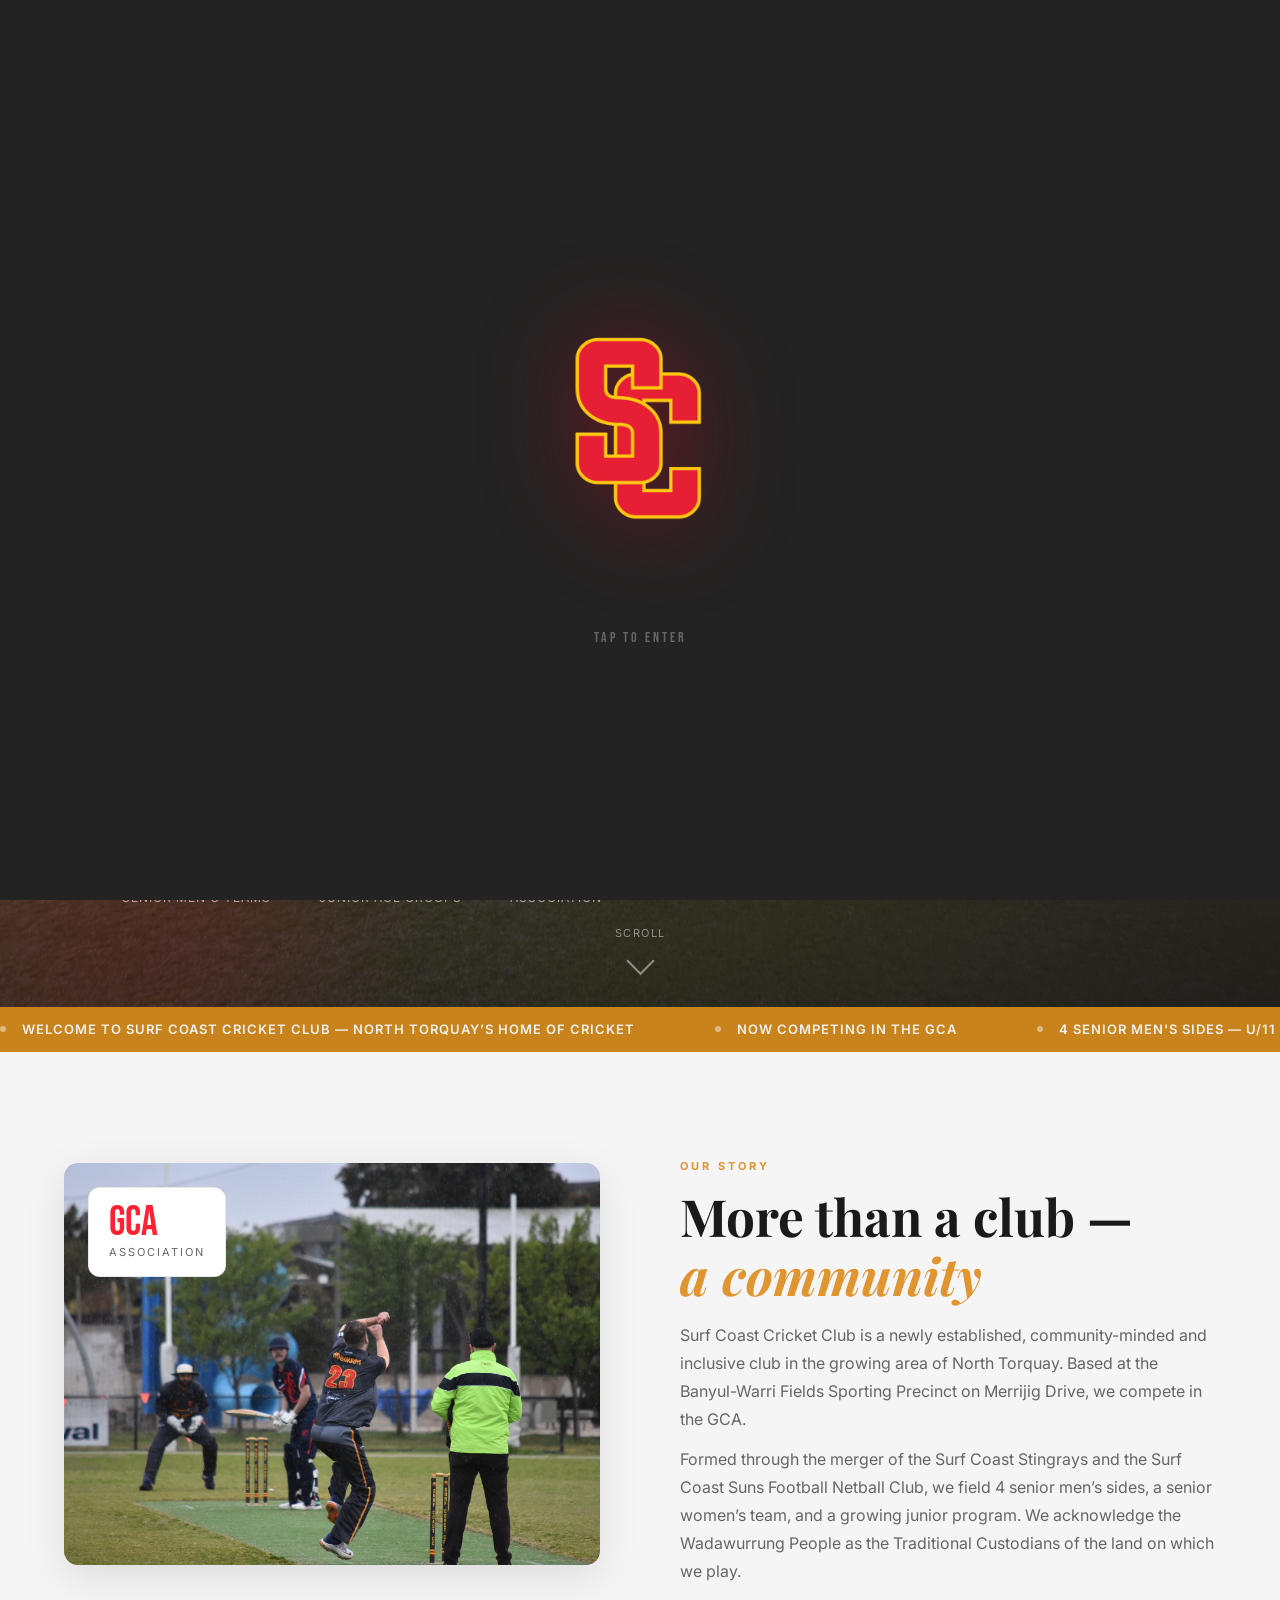
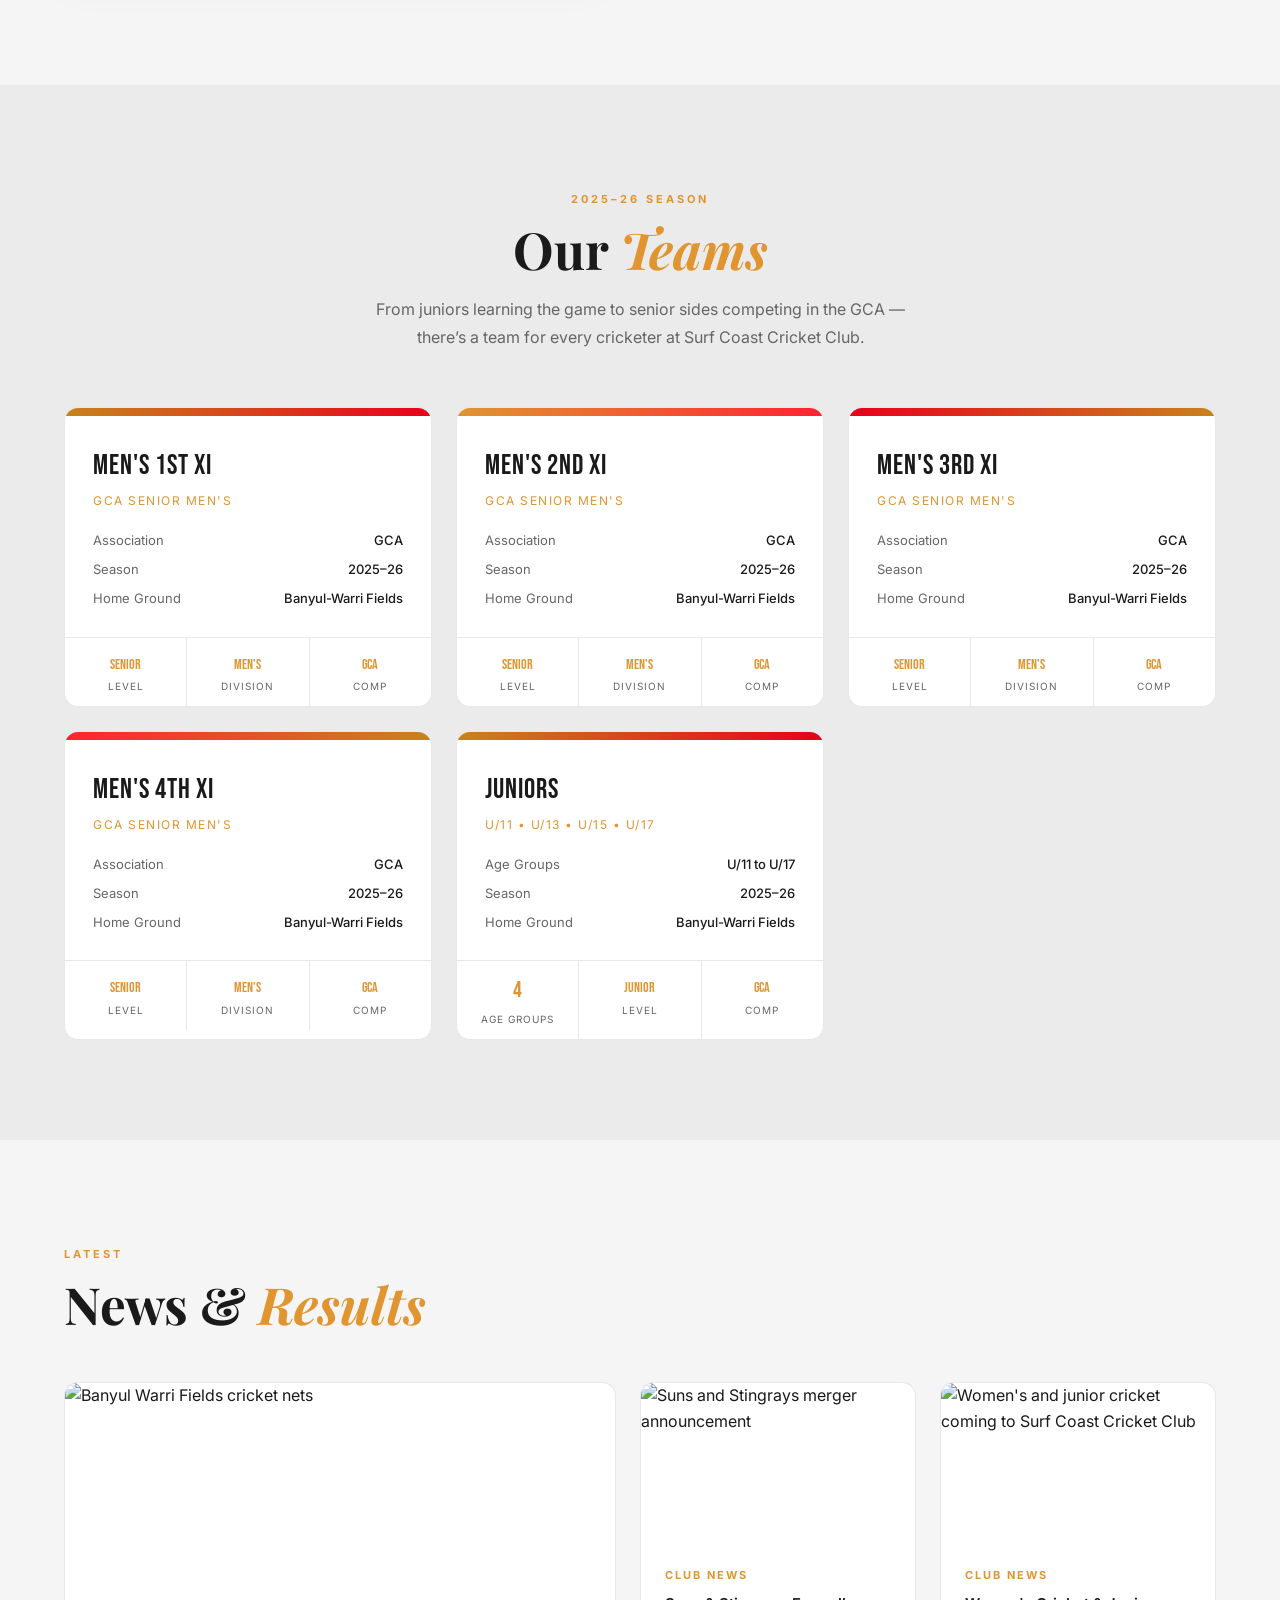
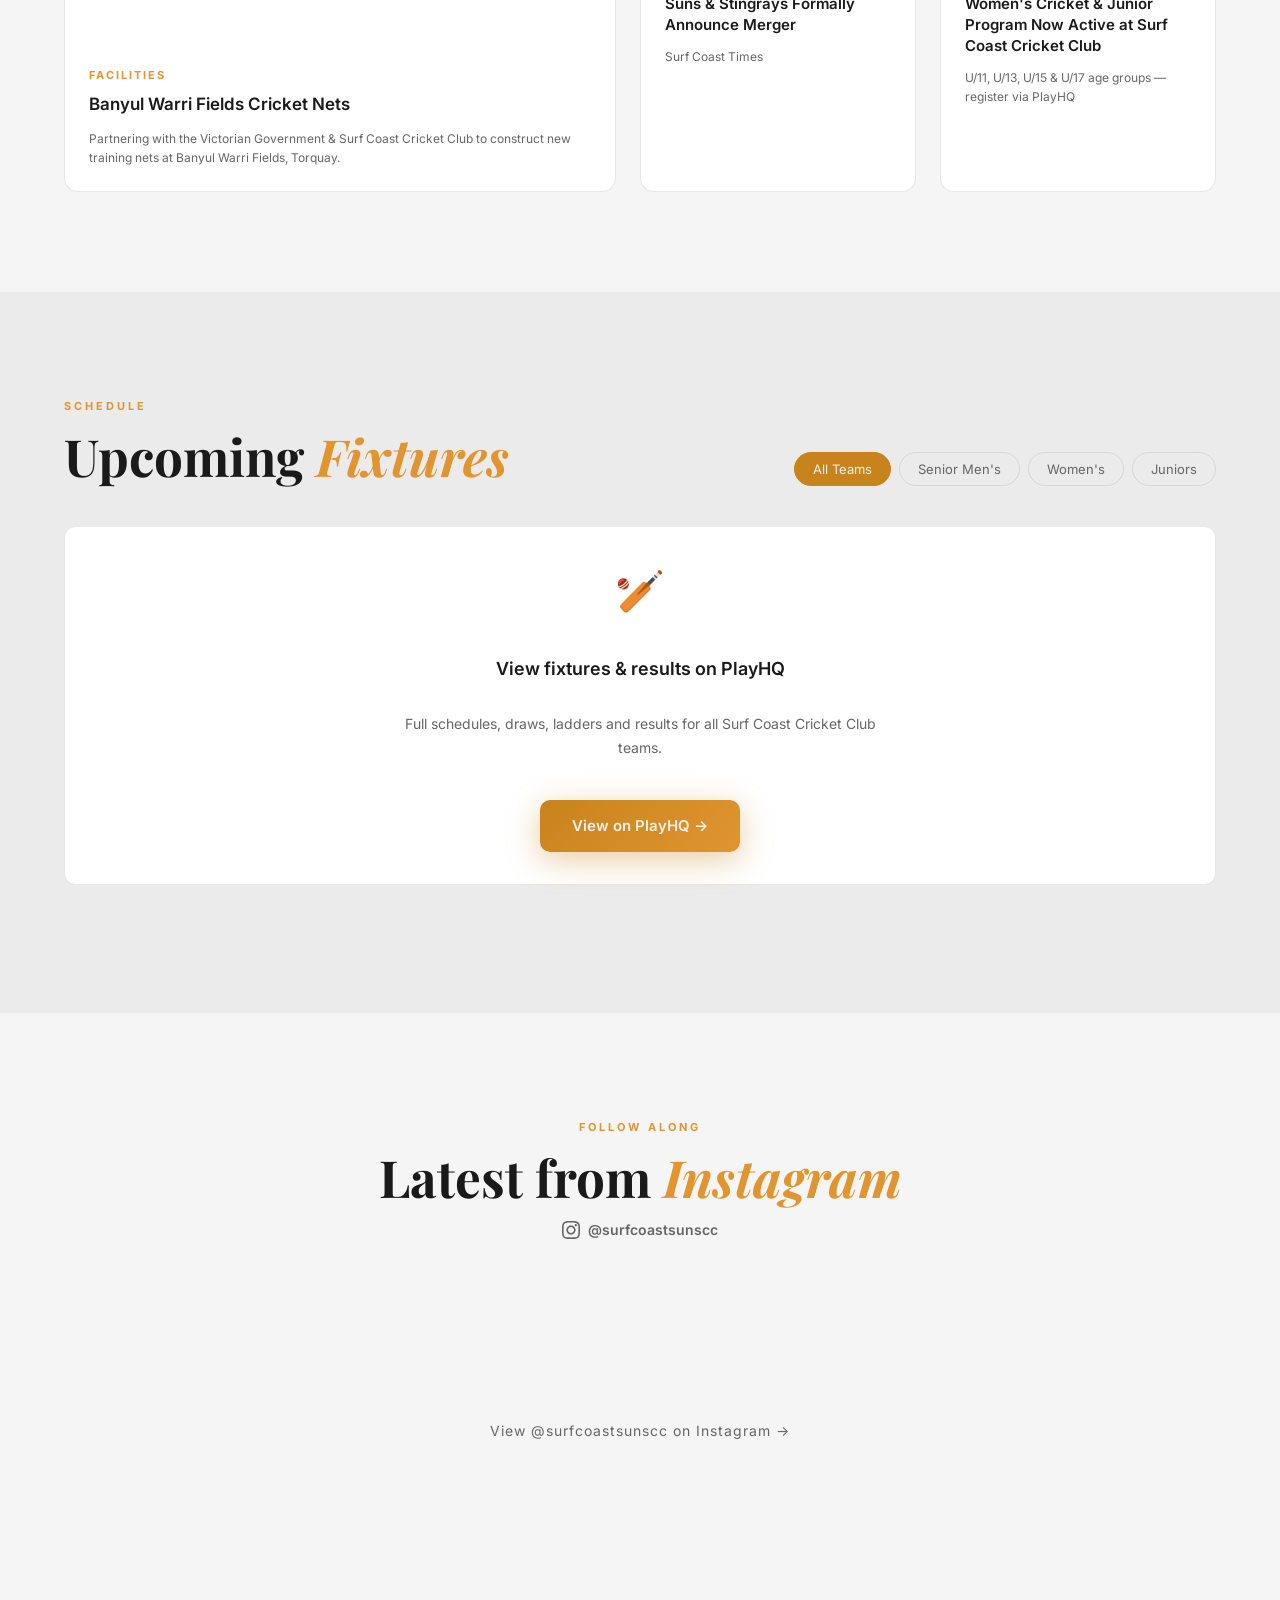
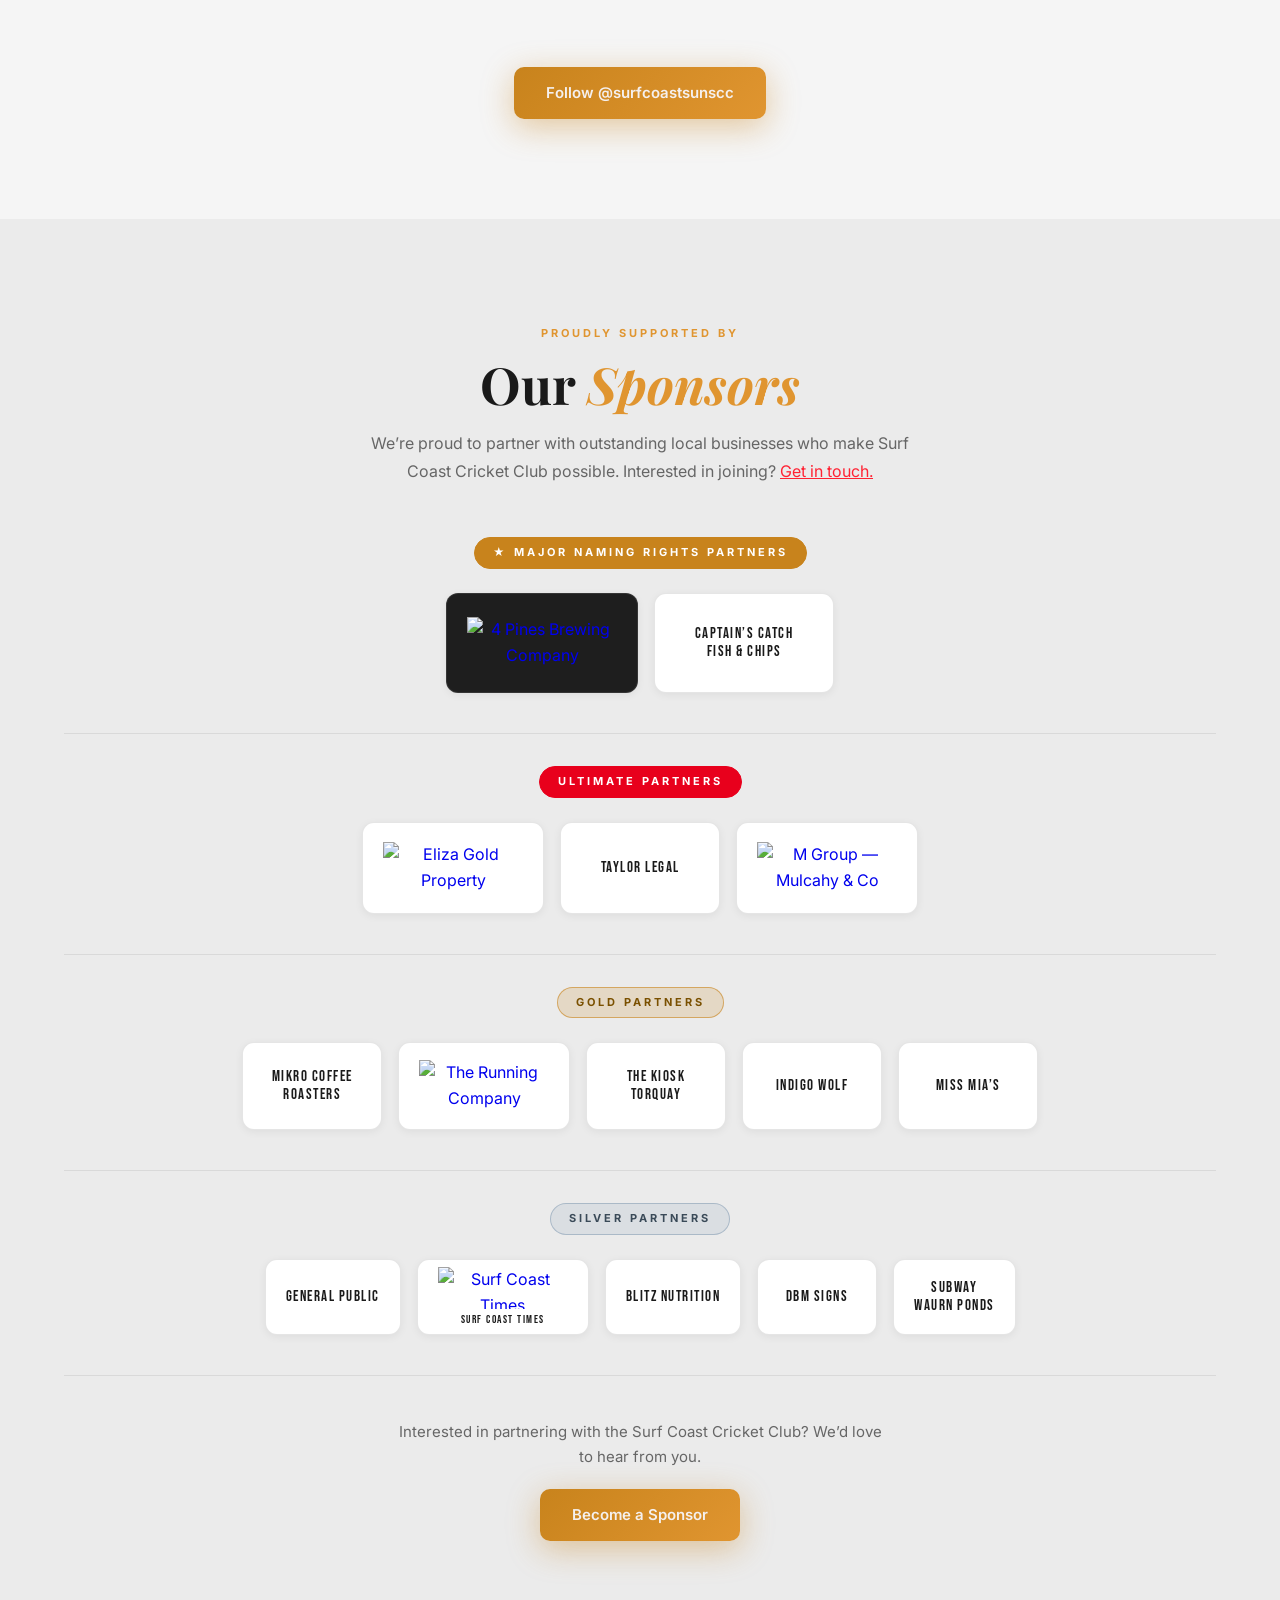
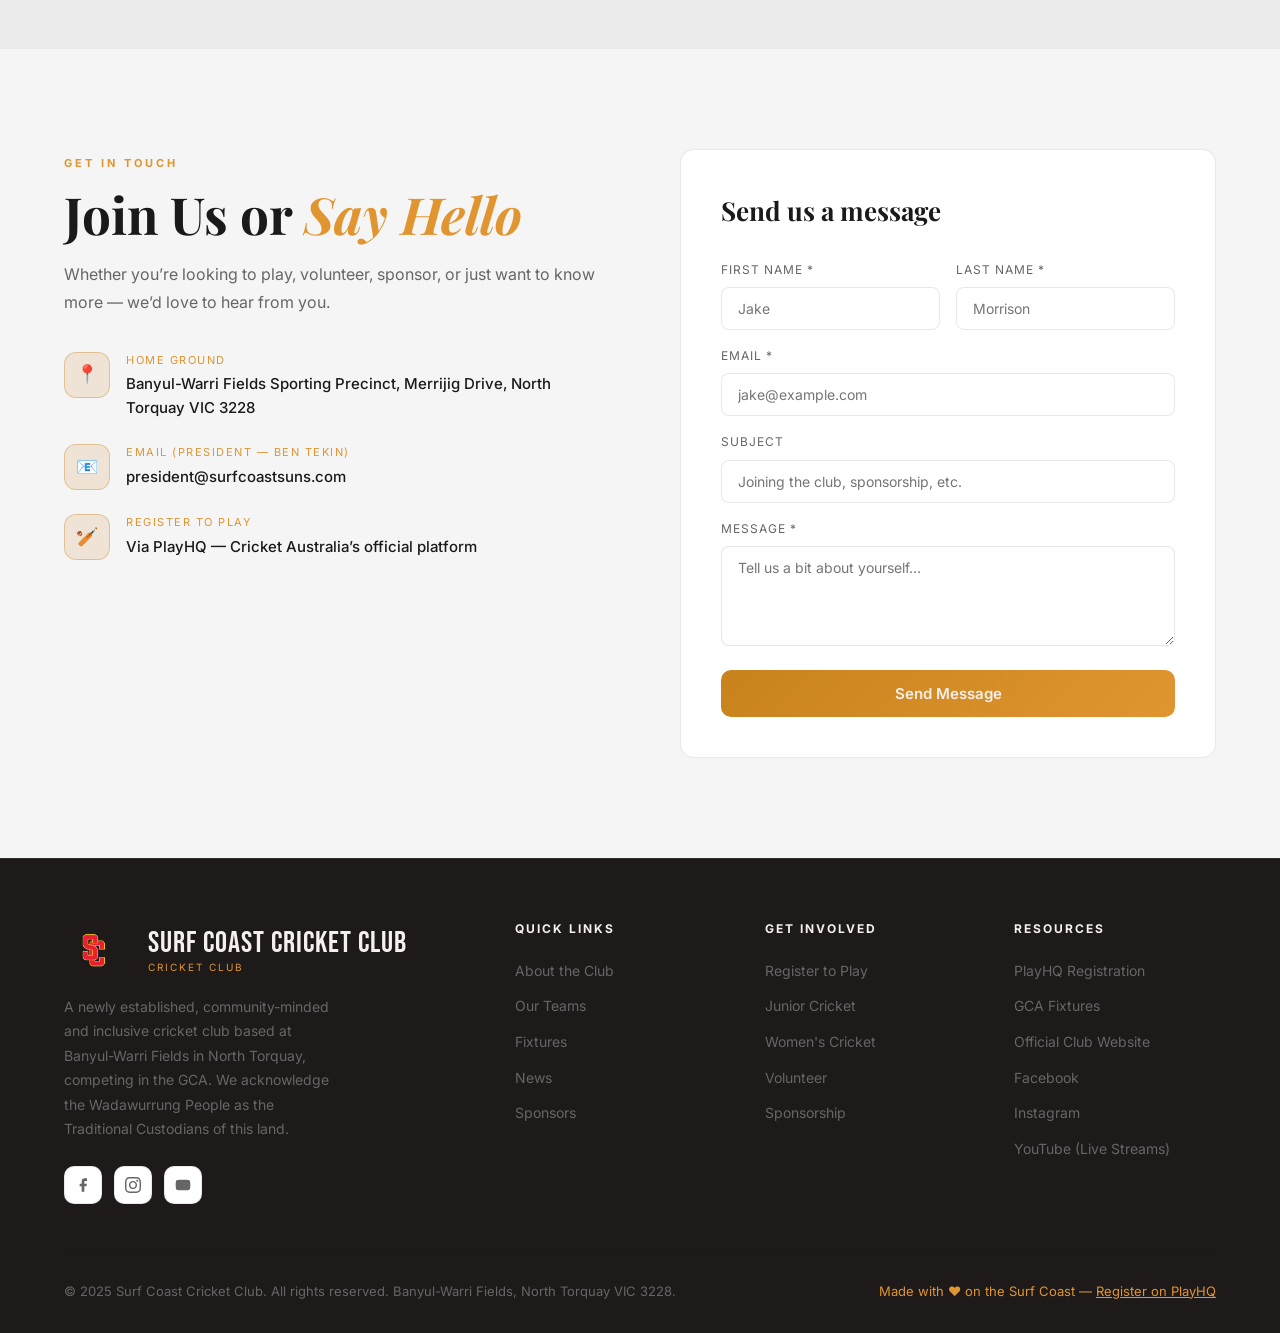
==== commit 710c36cf: "Remove Women's XI team card from teams section Co-Authored-By: Claude Sonnet 4.6 <noreply@anthropic." ====
--- a/surf-coast-suns/index.html
+++ b/surf-coast-suns/index.html
@@ -3,7 +3,7 @@
 <head>
   <meta charset="UTF-8" />
   <meta name="viewport" content="width=device-width, initial-scale=1.0" />
-  <title>Surf Coast Suns Cricket Club | North Torquay</title>
+  <title>Surf Coast Cricket Club | North Torquay</title>
   <link rel="preconnect" href="https://fonts.googleapis.com" />
   <link rel="preconnect" href="https://fonts.gstatic.com" crossorigin />
   <link href="https://fonts.googleapis.com/css2?family=Bebas+Neue&family=Inter:wght@300;400;500;600;700&family=Playfair+Display:ital,wght@0,700;1,500&display=swap" rel="stylesheet" />
@@ -105,7 +105,7 @@
     .nav-logo-text { line-height: 1.2; }
     .nav-logo-text span:first-child {
       display: block; font-family: 'Bebas Neue', sans-serif;
-      font-size: 18px; letter-spacing: 1px; color: var(--white);
+      font-size: 30px; letter-spacing: 1px; color: var(--white);
     }
     .nav-logo-text span:last-child {
       display: block; font-size: 10px; letter-spacing: 2px;
@@ -176,12 +176,12 @@
       filter: blur(80px); pointer-events: none; z-index: 0;
     }
     .orb-1 {
-      width: 600px; height: 600px; background: rgba(200,131,28,0.18);
+      width: min(600px, 80vw); height: min(600px, 80vw); background: rgba(200,131,28,0.18);
       top: -150px; right: -100px;
       animation: orbFloat 14s ease-in-out infinite;
     }
     .orb-2 {
-      width: 400px; height: 400px; background: rgba(232,0,28,0.12);
+      width: min(400px, 60vw); height: min(400px, 60vw); background: rgba(232,0,28,0.12);
       bottom: -80px; left: -80px;
       animation: orbFloat 18s ease-in-out infinite reverse;
     }
@@ -219,6 +219,7 @@
       font-family: 'Bebas Neue', sans-serif;
       font-size: clamp(72px, 11vw, 140px);
       line-height: 0.92; letter-spacing: 3px;
+      color: #F5F0EE;
       animation: fadeUp 0.8s 0.1s ease both;
     }
     .hero-title .line-accent { color: var(--teal-lt); }
@@ -226,7 +227,7 @@
 
     .hero-subtitle {
       margin-top: 28px; font-size: clamp(16px, 1.9vw, 19px);
-      color: var(--muted); max-width: 560px; line-height: 1.75;
+      color: rgba(245,240,238,0.75); max-width: 560px; line-height: 1.75;
       animation: fadeUp 0.8s 0.2s ease both;
     }
 
@@ -257,7 +258,7 @@
     .hero-stats {
       display: flex; gap: 48px; flex-wrap: wrap;
       margin-top: 64px; padding-top: 40px;
-      border-top: 1px solid var(--border);
+      border-top: 1px solid rgba(245,240,238,0.2);
       animation: fadeUp 0.8s 0.4s ease both;
     }
     .stat-num {
@@ -266,19 +267,19 @@
     }
     .stat-label {
       font-size: 12px; letter-spacing: 1px;
-      text-transform: uppercase; color: var(--muted); margin-top: 4px;
+      text-transform: uppercase; color: rgba(245,240,238,0.6); margin-top: 4px;
     }
 
     .scroll-hint {
       position: absolute; bottom: 36px; left: 50%; transform: translateX(-50%);
       display: flex; flex-direction: column; align-items: center;
-      gap: 8px; color: var(--muted); font-size: 11px;
+      gap: 8px; color: rgba(245,240,238,0.5); font-size: 11px;
       letter-spacing: 1.5px; text-transform: uppercase;
       animation: fadeIn 1.2s 1s ease both;
     }
     .scroll-hint .arrow {
       width: 20px; height: 20px;
-      border-right: 2px solid var(--muted); border-bottom: 2px solid var(--muted);
+      border-right: 2px solid rgba(245,240,238,0.5); border-bottom: 2px solid rgba(245,240,238,0.5);
       transform: rotate(45deg); animation: bounce 1.8s infinite;
     }
     @keyframes bounce {
@@ -583,7 +584,7 @@
 
     /* ── FOOTER ── */
     footer {
-      background: #100C0C; border-top: 1px solid var(--border);
+      background: #1E1A1A; border-top: 1px solid rgba(255,255,255,0.08);
       padding: 60px 5% 32px;
     }
     .footer-grid {
@@ -651,17 +652,16 @@
 
 <!-- SPLASH SCREEN -->
 <div id="splash" role="button" aria-label="Enter site" tabindex="0">
-  <img src="assets/images/sccc-logo.png" alt="Surf Coast Suns Cricket Club" />
+  <img src="assets/images/sccc-logo.png" alt="Surf Coast Cricket Club" />
   <span class="splash-hint">TAP TO ENTER</span>
 </div>
 
 <!-- NAVBAR -->
 <nav id="navbar">
-  <a href="#" class="nav-logo" aria-label="Surf Coast Suns Cricket Club Home">
-    <img class="nav-logo-badge" src="assets/images/sccc-logo.png" alt="Surf Coast Suns Cricket Club logo" />
+  <a href="#" class="nav-logo" aria-label="Surf Coast Cricket Club Home">
+    <img class="nav-logo-badge" src="assets/images/sccc-logo.png" alt="Surf Coast Cricket Club logo" />
     <div class="nav-logo-text">
-      <span>Surf Coast Suns</span>
-      <span>Cricket Club</span>
+      <span>Surf Coast Cricket Club</span>
     </div>
   </a>
   <ul class="nav-links" role="list">
@@ -703,12 +703,11 @@
   </svg>
 
   <div class="hero-content">
-    <div class="hero-badge" role="note">North Torquay, Victoria &mdash; GCA</div>
+    <div class="hero-badge" role="note">North Torquay, Victoria</div>
 
     <h1 class="hero-title">
       <span>Surf<br /></span>
-      <span class="line-accent">Coast</span><br />
-      <span class="line-gold">Suns CC</span>
+      <span class="line-accent">Coast CC</span>
     </h1>
 
     <p class="hero-subtitle">
@@ -726,17 +725,13 @@
         <div class="stat-label">Senior Men's Teams</div>
       </div>
       <div class="stat-item">
-        <div class="stat-num">4</div>
+        <div class="stat-num">2</div>
         <div class="stat-label">Junior Age Groups</div>
       </div>
       <div class="stat-item">
         <div class="stat-num">GCA</div>
         <div class="stat-label">Association</div>
       </div>
-      <div class="stat-item">
-        <div class="stat-num">1</div>
-        <div class="stat-label">Women's Team</div>
-      </div>
     </div>
   </div>
 
@@ -749,16 +744,16 @@
 <!-- TICKER -->
 <div class="ticker-wrap" aria-label="Club announcements">
   <div class="ticker-track" id="ticker">
-    <div class="ticker-item"><div class="dot"></div>Welcome to Surf Coast Suns Cricket Club &mdash; North Torquay&rsquo;s home of cricket</div>
+    <div class="ticker-item"><div class="dot"></div>Welcome to Surf Coast Cricket Club &mdash; North Torquay&rsquo;s home of cricket</div>
     <div class="ticker-item"><div class="dot"></div>Now competing in the GCA</div>
-    <div class="ticker-item"><div class="dot"></div>4 Senior Men&apos;s sides &mdash; 1 Senior Women&apos;s side &mdash; U/11, U/13, U/15 &amp; U/17 Juniors</div>
+    <div class="ticker-item"><div class="dot"></div>4 Senior Men&apos;s sides &mdash; U/11 &amp; U/17 Junior programs</div>
     <div class="ticker-item"><div class="dot"></div>New 4-lane cricket nets at Banyul-Warri Fields &mdash; funded by $520,000 community investment</div>
     <div class="ticker-item"><div class="dot"></div>Register to play via PlayHQ &mdash; all skill levels welcome</div>
     <div class="ticker-item"><div class="dot"></div>Sponsorship opportunities available &mdash; contact president@surfcoastsuns.com</div>
     <!-- duplicate for seamless loop -->
-    <div class="ticker-item"><div class="dot"></div>Welcome to Surf Coast Suns Cricket Club &mdash; North Torquay&rsquo;s home of cricket</div>
+    <div class="ticker-item"><div class="dot"></div>Welcome to Surf Coast Cricket Club &mdash; North Torquay&rsquo;s home of cricket</div>
     <div class="ticker-item"><div class="dot"></div>Now competing in the GCA</div>
-    <div class="ticker-item"><div class="dot"></div>4 Senior Men&apos;s sides &mdash; 1 Senior Women&apos;s side &mdash; U/11, U/13, U/15 &amp; U/17 Juniors</div>
+    <div class="ticker-item"><div class="dot"></div>4 Senior Men&apos;s sides &mdash; U/11 &amp; U/17 Junior programs</div>
     <div class="ticker-item"><div class="dot"></div>New 4-lane cricket nets at Banyul-Warri Fields &mdash; funded by $520,000 community investment</div>
     <div class="ticker-item"><div class="dot"></div>Register to play via PlayHQ &mdash; all skill levels welcome</div>
     <div class="ticker-item"><div class="dot"></div>Sponsorship opportunities available &mdash; contact president@surfcoastsuns.com</div>
@@ -770,7 +765,7 @@
   <div class="about-img-stack reveal" aria-hidden="true">
     <img class="about-img-main"
       src="assets/images/about-action.jpg"
-      alt="Surf Coast Suns bowler in action" loading="lazy" />
+      alt="Surf Coast Cricket Club bowler in action" loading="lazy" />
     <div class="about-badge">
       <div class="year">GCA</div>
       <div class="since">Association</div>
@@ -781,19 +776,11 @@
     <span class="section-label">Our Story</span>
     <h2 class="section-title" id="about-title">More than a club &mdash;<br /><em>a community</em></h2>
     <p class="section-desc">
-      Surf Coast Suns Cricket Club is a newly established, community-minded and inclusive club in the growing area of North Torquay. Based at the Banyul-Warri Fields Sporting Precinct on Merrijig Drive, we compete in the GCA.
+      Surf Coast Cricket Club is a newly established, community-minded and inclusive club in the growing area of North Torquay. Based at the Banyul-Warri Fields Sporting Precinct on Merrijig Drive, we compete in the GCA.
     </p>
     <p class="section-desc" style="margin-top:12px;">
       Formed through the merger of the Surf Coast Stingrays and the Surf Coast Suns Football Netball Club, we field 4 senior men&rsquo;s sides, a senior women&rsquo;s team, and a growing junior program. We acknowledge the Wadawurrung People as the Traditional Custodians of the land on which we play.
     </p>
-    <div class="about-features" role="list">
-      <div class="feature-chip" role="listitem"><div class="icon" aria-hidden="true">🏏</div><span>All skill levels welcome</span></div>
-      <div class="feature-chip" role="listitem"><div class="icon" aria-hidden="true">👩</div><span>Senior Women&apos;s team</span></div>
-      <div class="feature-chip" role="listitem"><div class="icon" aria-hidden="true">⭐</div><span>U/11 &ndash; U/17 Juniors</span></div>
-      <div class="feature-chip" role="listitem"><div class="icon" aria-hidden="true">🌊</div><span>North Torquay, VIC</span></div>
-      <div class="feature-chip" role="listitem"><div class="icon" aria-hidden="true">🏟️</div><span>Banyul-Warri Fields</span></div>
-      <div class="feature-chip" role="listitem"><div class="icon" aria-hidden="true">🤝</div><span>Fun, skills &amp; friendships</span></div>
-    </div>
   </div>
 </section>
 
@@ -802,7 +789,7 @@
   <div class="teams-header reveal">
     <span class="section-label">2025&ndash;26 Season</span>
     <h2 class="section-title" id="teams-title">Our <em>Teams</em></h2>
-    <p class="section-desc">From juniors learning the game to senior sides competing in the GCA &mdash; there&rsquo;s a team for every cricketer at Surf Coast Suns CC.</p>
+    <p class="section-desc">From juniors learning the game to senior sides competing in the GCA &mdash; there&rsquo;s a team for every cricketer at Surf Coast Cricket Club.</p>
   </div>
 
   <div class="teams-grid" role="list">
@@ -879,23 +866,6 @@
       </div>
     </article>
 
-    <article class="team-card reveal" role="listitem" style="transition-delay:0.32s">
-      <div class="team-card-top" style="background:linear-gradient(90deg,var(--green),var(--gold))"></div>
-      <div class="team-card-body">
-        <div class="team-grade">Women&apos;s XI</div>
-        <div class="team-div">GCA Senior Women&apos;s</div>
-        <div class="team-info">
-          <div class="team-row"><span>Association</span><span>GCA</span></div>
-          <div class="team-row"><span>Season</span><span>2025&ndash;26</span></div>
-          <div class="team-row"><span>Home Ground</span><span>Banyul-Warri Fields</span></div>
-        </div>
-      </div>
-      <div class="team-card-bar">
-        <div class="team-bar-item"><div class="team-bar-val" style="font-size:14px;padding-top:4px;">Senior</div><div class="team-bar-key">Level</div></div>
-        <div class="team-bar-item"><div class="team-bar-val" style="font-size:14px;padding-top:4px;">Women&apos;s</div><div class="team-bar-key">Division</div></div>
-        <div class="team-bar-item"><div class="team-bar-val" style="font-size:14px;padding-top:4px;">GCA</div><div class="team-bar-key">Comp</div></div>
-      </div>
-    </article>
 
     <article class="team-card reveal" role="listitem" style="transition-delay:0.40s">
       <div class="team-card-top" style="background:linear-gradient(90deg,var(--teal),var(--green))"></div>
@@ -951,10 +921,10 @@
     <a class="news-card reveal" href="https://www.surfcoastcricketclub.com/" role="listitem" style="transition-delay:0.2s" target="_blank" rel="noopener">
       <img class="news-img article-thumb"
         src="https://images.unsplash.com/photo-1521412644187-c49fa049e84d?w=400&q=80"
-        alt="Women's and junior cricket coming to Surf Coast Suns" loading="lazy" />
+        alt="Women's and junior cricket coming to Surf Coast Cricket Club" loading="lazy" />
       <div class="news-body">
         <div class="news-cat">Club News</div>
-        <h3 class="news-headline">Women&apos;s Cricket &amp; Junior Program Now Active at Surf Coast Suns CC</h3>
+        <h3 class="news-headline">Women&apos;s Cricket &amp; Junior Program Now Active at Surf Coast Cricket Club</h3>
         <div class="news-date">U/11, U/13, U/15 &amp; U/17 age groups &mdash; register via PlayHQ</div>
       </div>
     </a>
@@ -981,8 +951,8 @@
   <div id="fixtures-fallback" style="display:none;">
     <div class="fixture-row" style="grid-template-columns:1fr;justify-items:center;text-align:center;padding:32px 24px;">
       <div style="font-size:40px;margin-bottom:12px;">🏏</div>
-      <div style="font-size:18px;font-weight:600;color:var(--white);margin-bottom:8px;">View fixtures &amp; results on PlayHQ</div>
-      <div style="font-size:14px;color:var(--muted);max-width:480px;line-height:1.7;">Full schedules, draws, ladders and results for all Surf Coast Suns CC teams.</div>
+      <div style="font-size:18px;font-weight:600;color:#1A1A1A;margin-bottom:8px;">View fixtures &amp; results on PlayHQ</div>
+      <div style="font-size:14px;color:var(--muted);max-width:480px;line-height:1.7;">Full schedules, draws, ladders and results for all Surf Coast Cricket Club teams.</div>
       <a href="https://www.playhq.com/cricket-australia/org/surf-coast-cricket-club/e23be353" target="_blank" rel="noopener" class="btn-primary" style="margin-top:20px;">View on PlayHQ &rarr;</a>
     </div>
   </div>
@@ -1038,16 +1008,16 @@
         const venue = g.venue?.name || 'Venue TBC';
         const grade = g.grade?.name || '';
         const isPast = g.scheduledStartTime && new Date(g.scheduledStartTime) < new Date();
-        return `<div class="fixture-row" role="listitem">
-          <div style="font-size:12px;color:var(--teal-lt);font-weight:700;letter-spacing:1px;text-transform:uppercase;">${grade}</div>
-          <div style="font-weight:700;color:var(--white);text-align:right;">${home}</div>
+        return `<div class="fixture-row" role="listitem" data-grade="${grade.toLowerCase()}">
+          <div style="font-size:12px;color:var(--teal);font-weight:700;letter-spacing:1px;text-transform:uppercase;">${grade}</div>
+          <div style="font-weight:700;color:#1A1A1A;text-align:right;">${home}</div>
           <div style="text-align:center;">
             <div style="font-size:11px;font-weight:800;color:var(--muted);letter-spacing:2px;">vs</div>
             ${isPast?resultTag(g):''}
           </div>
-          <div style="font-weight:700;color:var(--white);">${away}</div>
+          <div style="font-weight:700;color:#1A1A1A;">${away}</div>
           <div style="text-align:right;">
-            <div style="font-size:13px;color:var(--white);font-weight:600;">${date}</div>
+            <div style="font-size:13px;color:#1A1A1A;font-weight:600;">${date}</div>
             <div style="font-size:12px;color:var(--muted);">${time}${venue!=='Venue TBC'?' · '+venue.split(',')[0]:''}</div>
           </div>
         </div>`;
@@ -1172,7 +1142,7 @@
     <span class="section-label">Proudly Supported By</span>
     <h2 class="section-title" id="sponsors-title">Our <em>Sponsors</em></h2>
     <p class="section-desc" style="margin:16px auto 0;">
-      We&rsquo;re proud to partner with outstanding local businesses who make Surf Coast Suns Cricket Club possible. Interested in joining? <a href="#contact" style="color:var(--gold);text-decoration:underline;">Get in touch.</a>
+      We&rsquo;re proud to partner with outstanding local businesses who make Surf Coast Cricket Club possible. Interested in joining? <a href="#contact" style="color:var(--gold);text-decoration:underline;">Get in touch.</a>
     </p>
   </div>
 
@@ -1261,7 +1231,7 @@
   <!-- BECOME A SPONSOR -->
   <div class="reveal" style="text-align:center; padding: 12px 0 8px;">
     <p style="font-size:15px; color:var(--muted); margin-bottom:20px; max-width:500px; margin-left:auto; margin-right:auto; line-height:1.65;">
-      Interested in partnering with the Surf Coast Suns Cricket Club? We&rsquo;d love to hear from you.
+      Interested in partnering with the Surf Coast Cricket Club? We&rsquo;d love to hear from you.
     </p>
     <a href="#contact" class="btn-primary" style="display:inline-block;">Become a Sponsor</a>
   </div>
@@ -1333,10 +1303,10 @@
 <footer>
   <div class="footer-grid">
     <div>
-      <a href="#" class="nav-logo" aria-label="Surf Coast Suns Cricket Club Home">
-        <img class="nav-logo-badge" src="assets/images/sccc-logo.png" alt="Surf Coast Suns Cricket Club logo" />
+      <a href="#" class="nav-logo" aria-label="Surf Coast Cricket Club Home">
+        <img class="nav-logo-badge" src="assets/images/sccc-logo.png" alt="Surf Coast Cricket Club logo" />
         <div class="nav-logo-text" style="margin-left:12px;">
-          <span>Surf Coast Suns</span>
+          <span>Surf Coast Cricket Club</span>
           <span>Cricket Club</span>
         </div>
       </a>
@@ -1382,9 +1352,8 @@
       <h4 class="footer-col-title">Resources</h4>
       <ul class="footer-links">
         <li><a href="https://www.playhq.com/cricket-australia/org/surf-coast-cricket-club/e23be353" target="_blank" rel="noopener">PlayHQ Registration</a></li>
-        <li><a href="https://www.playhq.com/cricket-australia/org/bellarine-peninsula-cricket-association/summer-202324/c7a678a8" target="_blank" rel="noopener">Bellarine Peninsula CA</a></li>
-        <li><a href="https://www.surfcoastsuns.com/" target="_blank" rel="noopener">Surf Coast Suns (Football)</a></li>
-        <li><a href="https://www.surfcoastcricketclub.com/contact" target="_blank" rel="noopener">Official Club Website</a></li>
+        <li><a href="https://www.playhq.com/cricket-australia/org/surf-coast-cricket-club/e23be353" target="_blank" rel="noopener">GCA Fixtures</a></li>
+        <li><a href="https://www.surfcoastcricketclub.com/" target="_blank" rel="noopener">Official Club Website</a></li>
         <li><a href="https://www.facebook.com/surfcoastsunscc/" target="_blank" rel="noopener">Facebook</a></li>
         <li><a href="https://www.instagram.com/surfcoastsunscc/" target="_blank" rel="noopener">Instagram</a></li>
         <li><a href="https://www.youtube.com/@surfcoastcricketclub" target="_blank" rel="noopener">YouTube (Live Streams)</a></li>
@@ -1393,7 +1362,7 @@
   </div>
 
   <div class="footer-bottom">
-    <p class="footer-copy">&copy; 2025 Surf Coast Suns Cricket Club. All rights reserved. Banyul-Warri Fields, North Torquay VIC 3228.</p>
+    <p class="footer-copy">&copy; 2025 Surf Coast Cricket Club. All rights reserved. Banyul-Warri Fields, North Torquay VIC 3228.</p>
     <p class="footer-copy" style="color:var(--teal-lt);">Made with &hearts; on the Surf Coast &mdash; <a href="https://www.playhq.com/cricket-australia/org/surf-coast-cricket-club/e23be353" target="_blank" rel="noopener" style="color:var(--teal-lt);">Register on PlayHQ</a></p>
   </div>
 </footer>
@@ -1443,7 +1412,7 @@
   }, { threshold: 0.12, rootMargin: '0px 0px -40px 0px' });
   revealEls.forEach(el => revealObs.observe(el));
 
-  // Tab buttons
+  // Tab buttons — filter fixture rows by grade
   document.querySelectorAll('.tab-btn').forEach(btn => {
     btn.addEventListener('click', () => {
       document.querySelectorAll('.tab-btn').forEach(b => {
@@ -1452,25 +1421,58 @@
       });
       btn.classList.add('active');
       btn.setAttribute('aria-selected', 'true');
+
+      const filter = btn.textContent.trim().toLowerCase();
+      document.querySelectorAll('#fixtures-list .fixture-row').forEach(row => {
+        if (filter === 'all teams') {
+          row.style.display = '';
+        } else {
+          const grade = (row.dataset.grade || '').toLowerCase();
+          const match =
+            (filter === "senior men's" && (grade.includes('grade') || grade.includes('men'))) ||
+            (filter === "women's"       && grade.includes('women')) ||
+            (filter === 'juniors'       && (grade.includes('junior') || grade.includes('u/') || grade.includes('under')));
+          row.style.display = match ? '' : 'none';
+        }
+      });
     });
   });
 
   // Contact form
   function handleSubmit(e) {
     e.preventDefault();
-    const btn = e.target.querySelector('.form-submit');
+    const form = e.target;
+    const btn  = form.querySelector('.form-submit');
     btn.textContent = 'Sending\u2026';
     btn.disabled = true;
-    setTimeout(() => {
-      btn.textContent = '\u2713 Message Sent!';
-      btn.style.background = 'linear-gradient(135deg,#1a9e5f,#3ddc84)';
-      e.target.reset();
+
+    const data = new FormData(form);
+    fetch('https://formsubmit.co/ajax/surfcoastsunscc@gmail.com', {
+      method: 'POST',
+      headers: { 'Accept': 'application/json' },
+      body: data
+    })
+    .then(r => r.json())
+    .then(res => {
+      if (res.success === 'true' || res.success === true) {
+        btn.textContent = '\u2713 Message Sent!';
+        btn.style.background = 'linear-gradient(135deg,#1a9e5f,#3ddc84)';
+        form.reset();
+      } else {
+        throw new Error('failed');
+      }
+    })
+    .catch(() => {
+      btn.textContent = 'Error — try again';
+      btn.style.background = 'linear-gradient(135deg,#c0001a,#e8001c)';
+    })
+    .finally(() => {
       setTimeout(() => {
         btn.textContent = 'Send Message';
         btn.style.background = '';
         btn.disabled = false;
       }, 3500);
-    }, 1400);
+    });
   }
 
   /* ── NEWS ARTICLE THUMBNAILS ── */
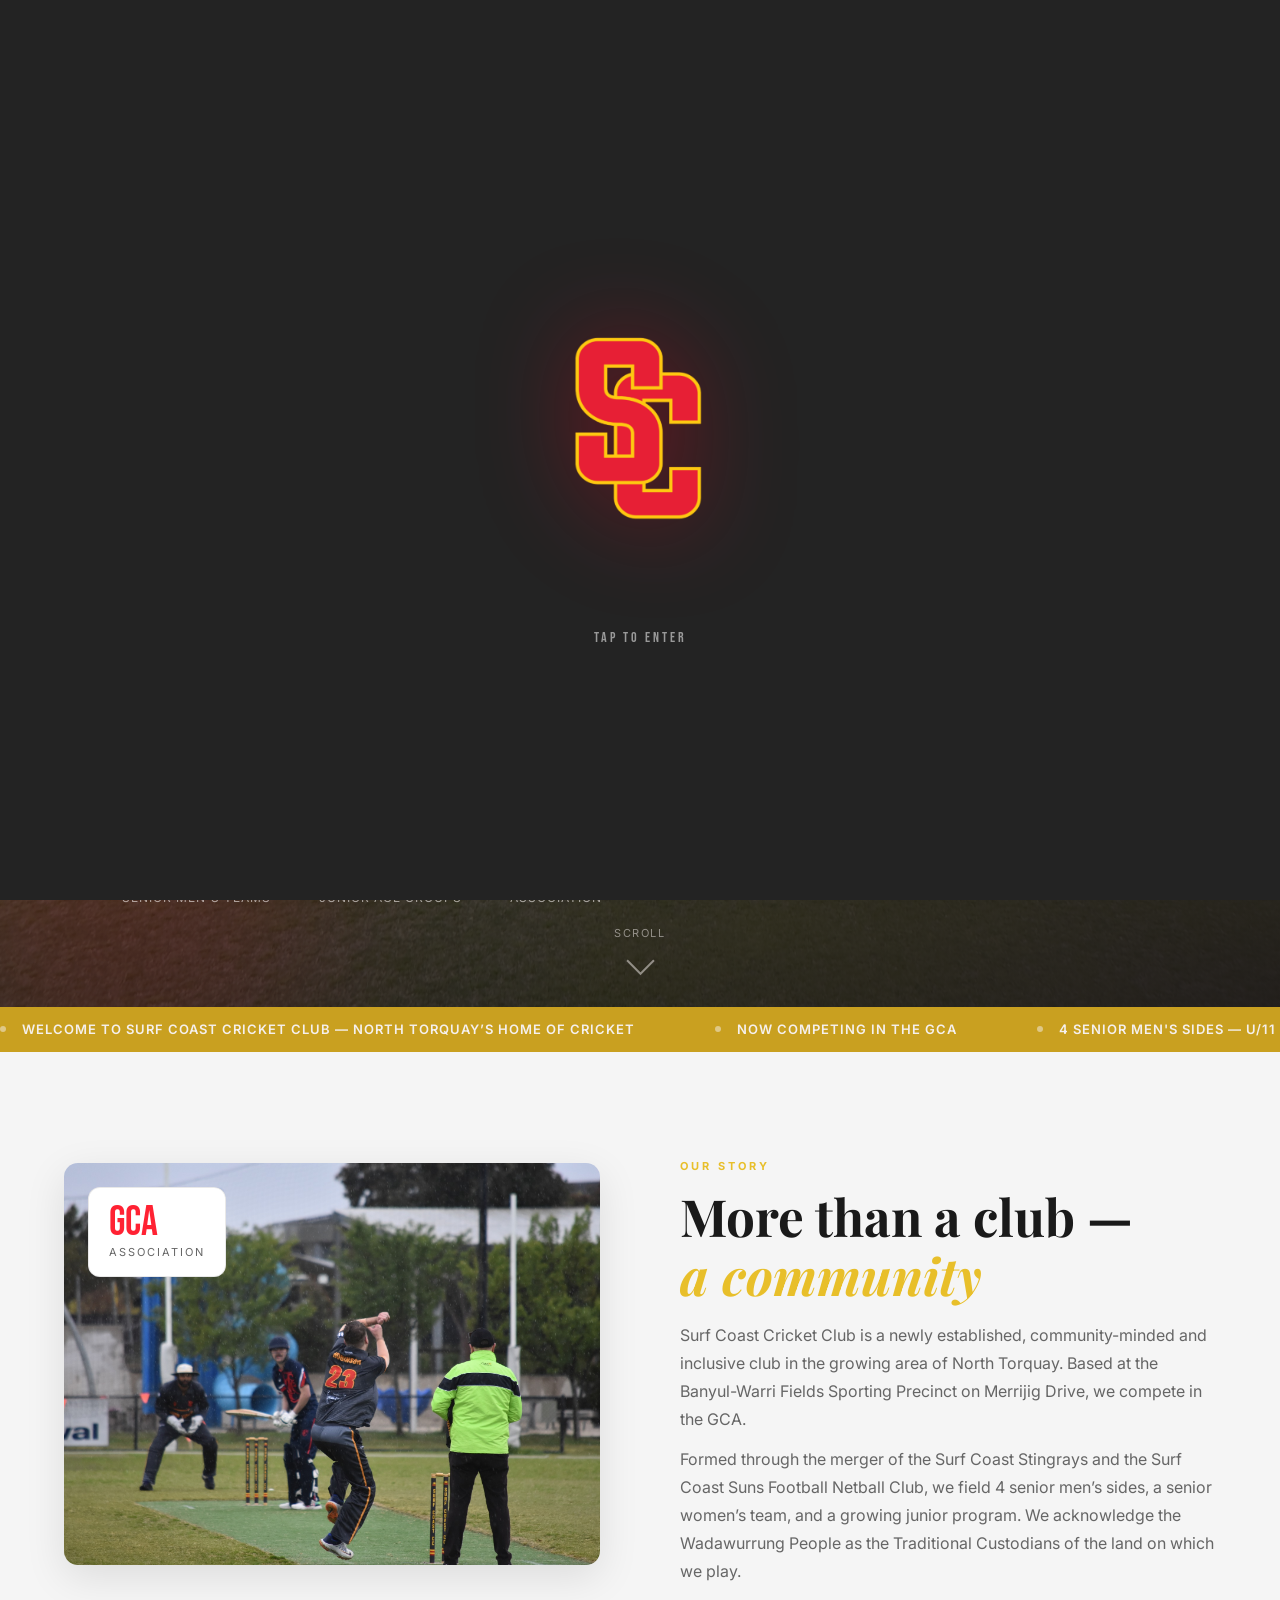
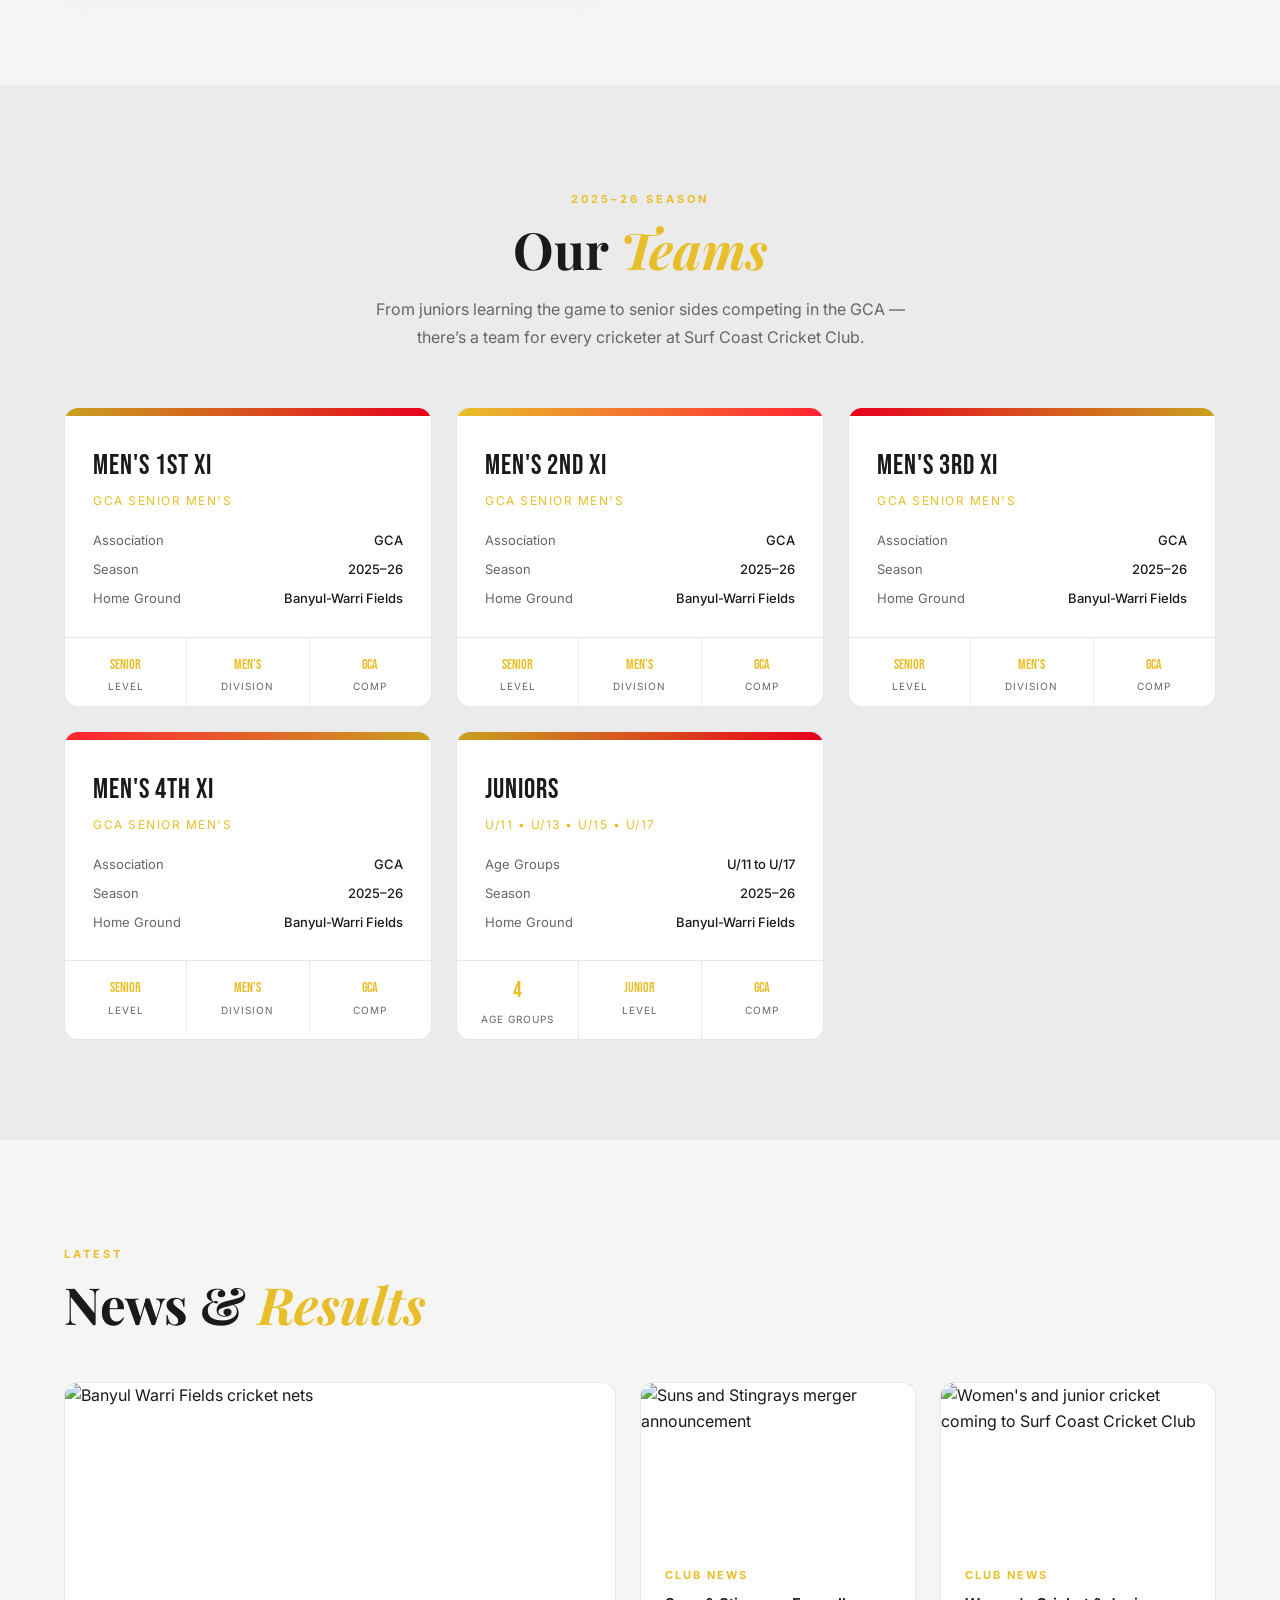
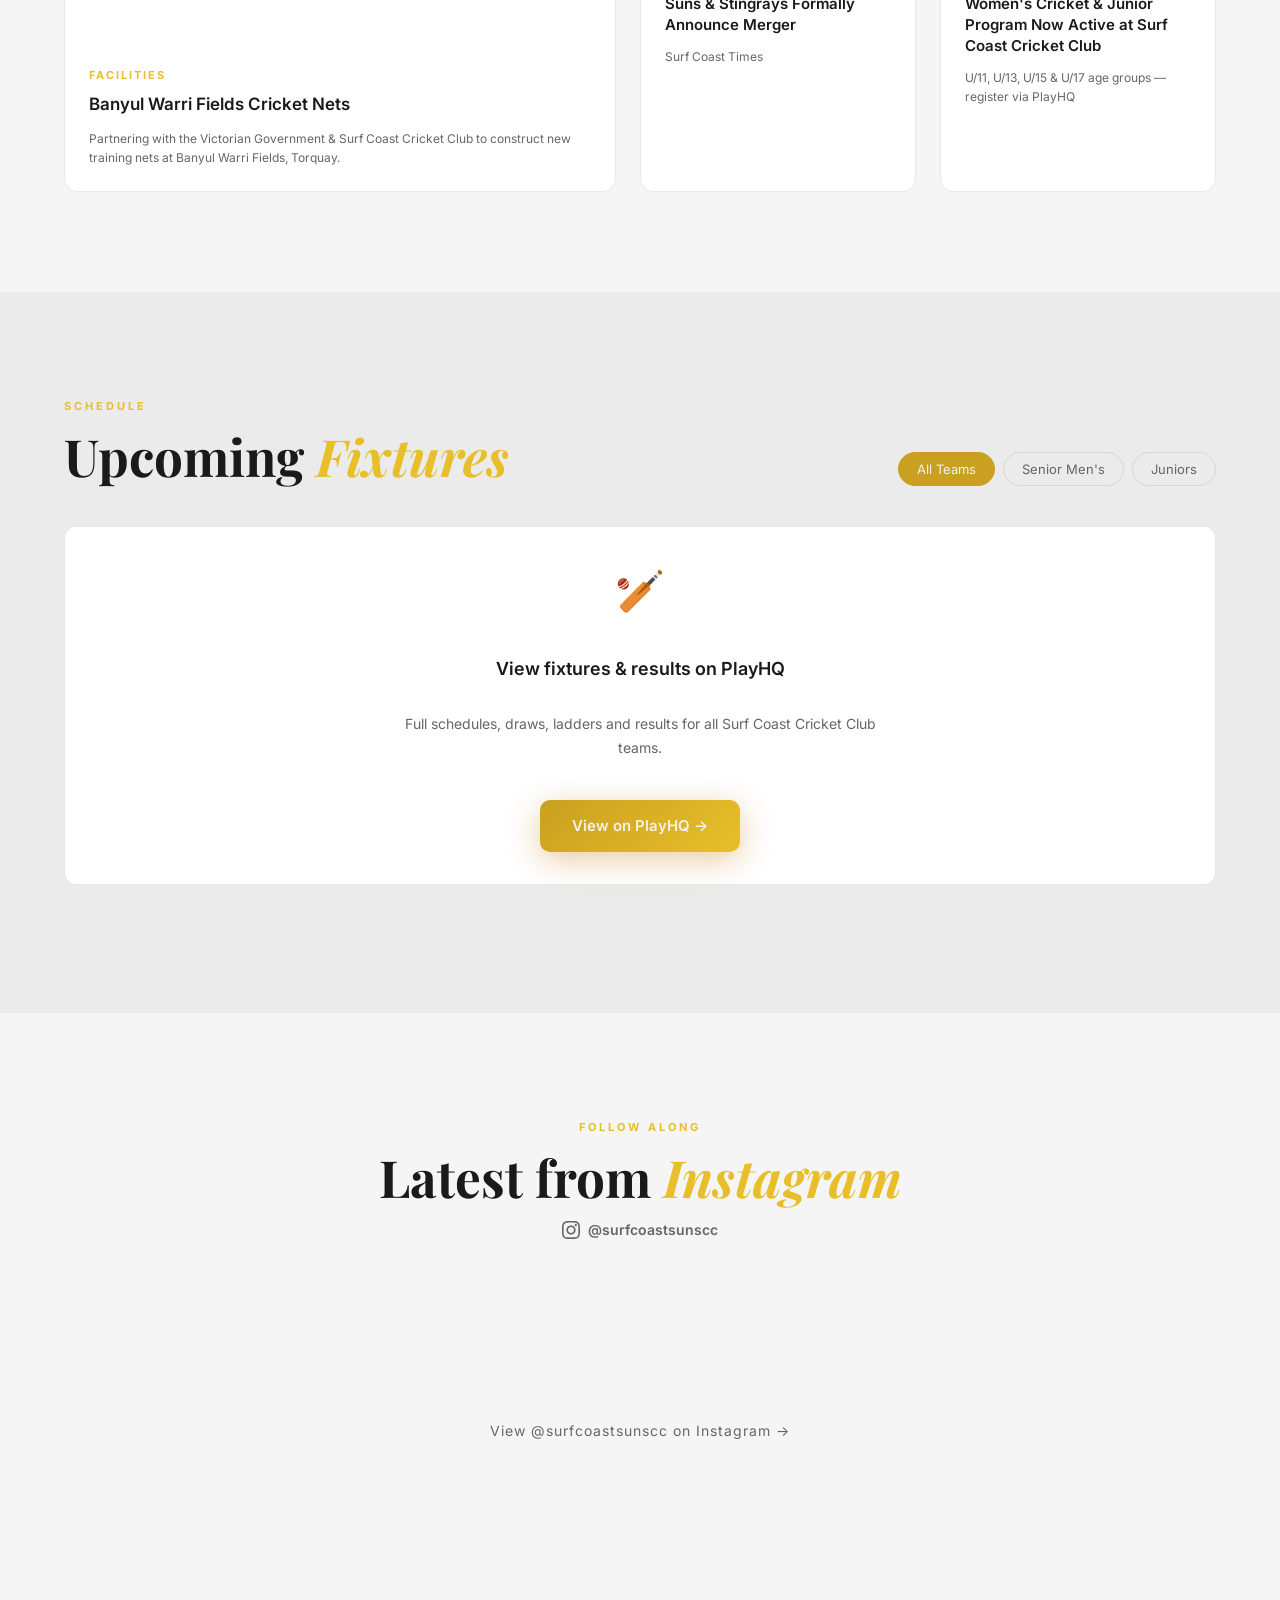
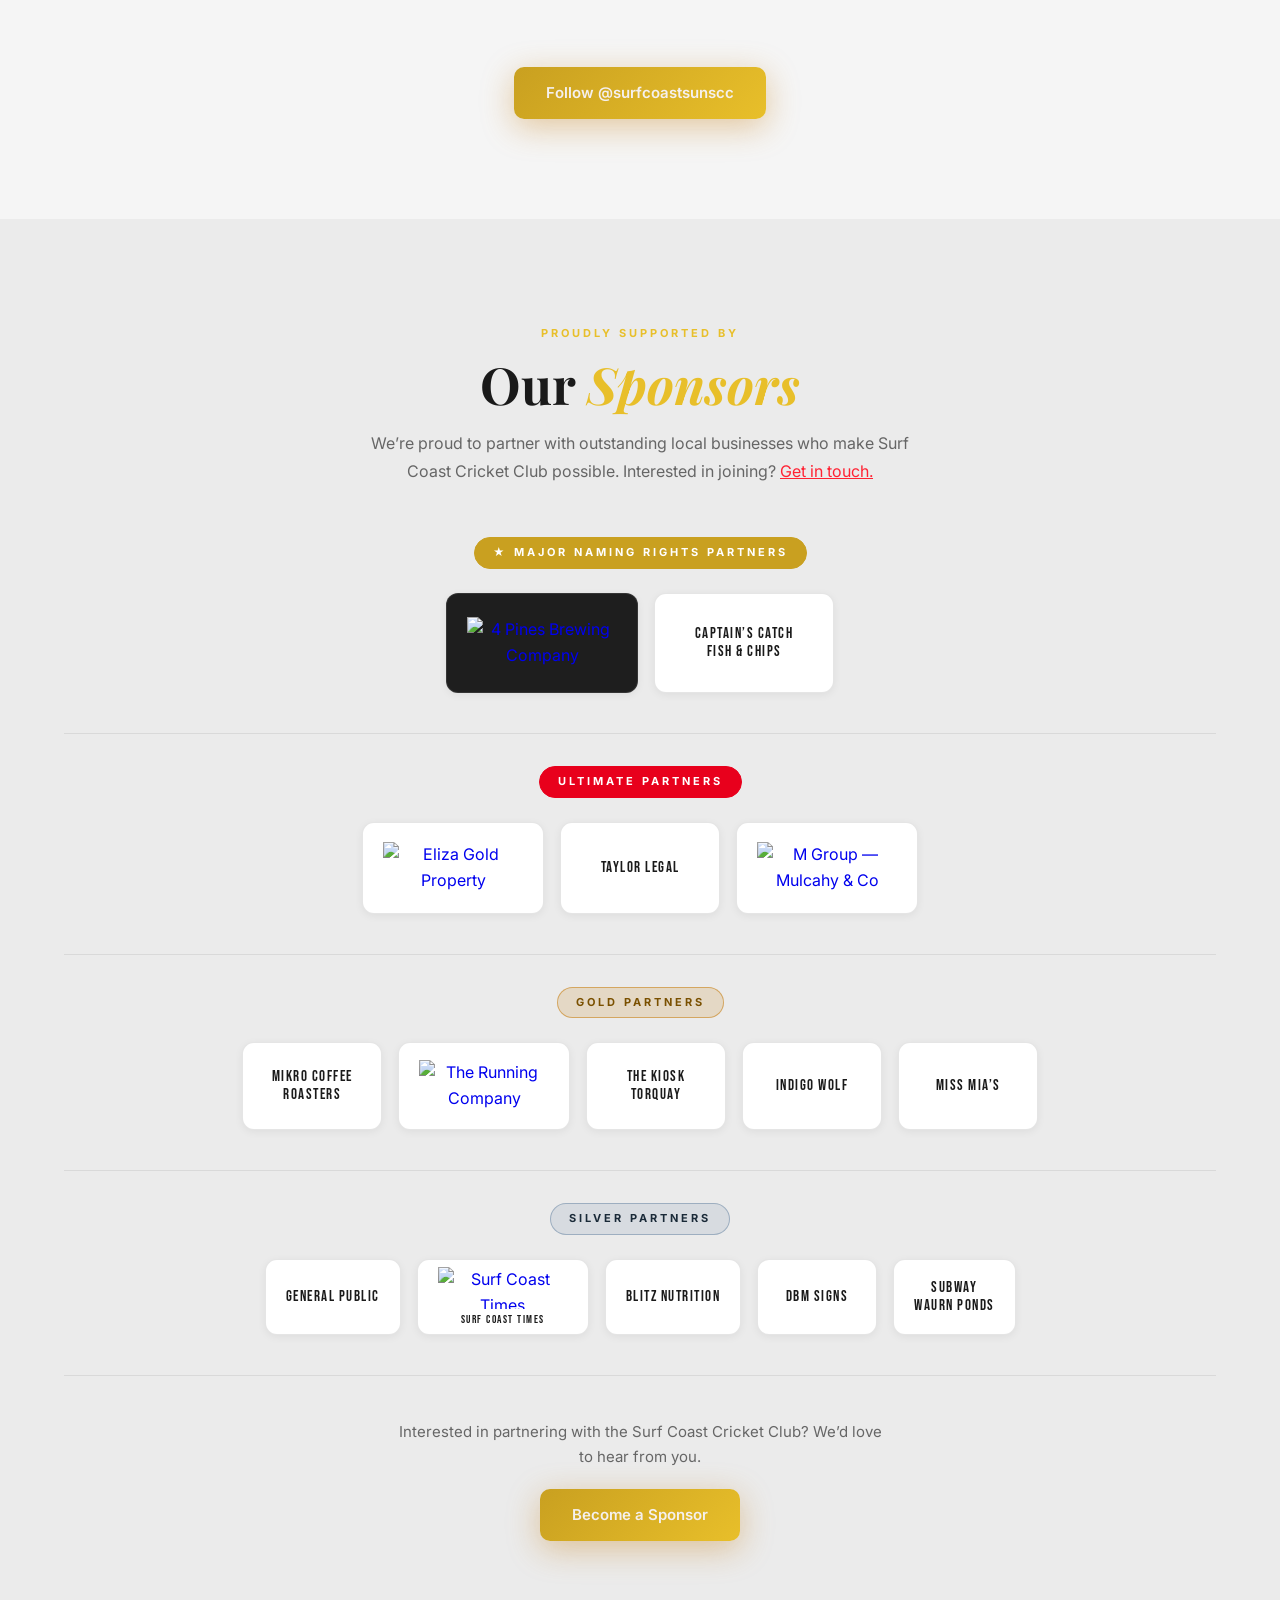
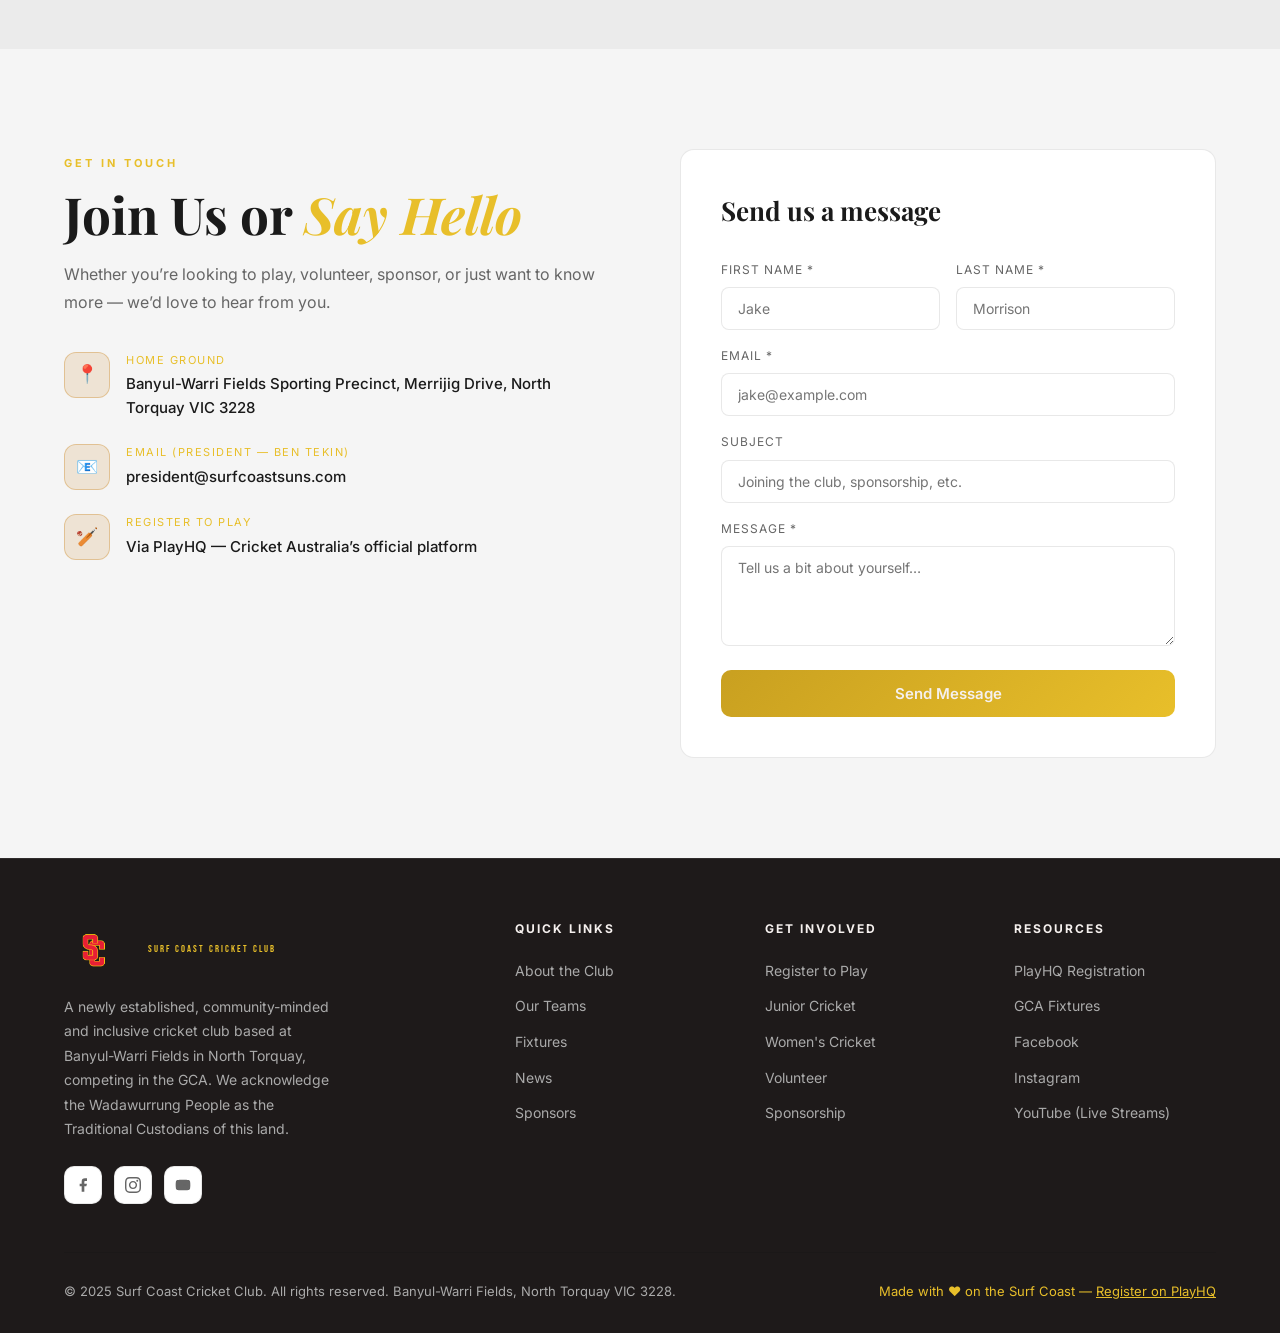
==== commit ddb21f39: "Update accent colour from burnt orange to yellow-gold (#C9A020 / #E8BF2A) Co-Authored-By: Claude Son" ====
--- a/surf-coast-suns/index.html
+++ b/surf-coast-suns/index.html
@@ -13,8 +13,8 @@
     :root {
       --navy:    #F5F5F5;
       --navy-mid:#EBEBEB;
-      --teal:    #C8831C;
-      --teal-lt: #E09530;
+      --teal:    #C9A020;
+      --teal-lt: #E8BF2A;
       --green:   #E8001C;
       --gold:    #FF2233;
       --white:   #F5F0EE;
@@ -63,7 +63,7 @@
       font-family: 'Bebas Neue', sans-serif;
       font-size: 14px;
       letter-spacing: 3px;
-      color: var(--muted);
+      color: #999999;
       animation: splashFadeHint 2.6s ease-in-out infinite;
     }
     @keyframes splashPulse {
@@ -114,7 +114,7 @@
 
     .nav-links { display: flex; align-items: center; gap: 36px; list-style: none; }
     .nav-links a {
-      text-decoration: none; color: var(--muted);
+      text-decoration: none; color: rgba(245,240,238,0.75);
       font-size: 13px; font-weight: 500; letter-spacing: 0.5px;
       text-transform: uppercase; transition: color 0.2s;
       position: relative;
@@ -123,7 +123,7 @@
       content: ''; position: absolute; left: 0; bottom: -4px;
       width: 0; height: 2px; background: var(--teal-lt); transition: width 0.25s;
     }
-    .nav-links a:hover { color: var(--white); }
+    .nav-links a:hover { color: #FFFFFF; }
     .nav-links a:hover::after { width: 100%; }
 
     .nav-cta {
@@ -505,7 +505,7 @@
     .tier-naming   .sponsor-tier-label { color: #fff; background: var(--teal); border: 1px solid var(--teal); }
     .tier-platinum .sponsor-tier-label { color: #fff; background: var(--green); border: 1px solid var(--green); }
     .tier-gold     .sponsor-tier-label { color: #7A5000; background: rgba(200,131,28,0.18); border: 1px solid rgba(200,131,28,0.6); }
-    .tier-silver   .sponsor-tier-label { color: #3A4A58; background: rgba(100,130,160,0.12); border: 1px solid rgba(100,130,160,0.4); }
+    .tier-silver   .sponsor-tier-label { color: #1A2A38; background: rgba(100,130,160,0.15); border: 1px solid rgba(100,130,160,0.5); }
 
     .sponsors-row { display: flex; align-items: center; justify-content: center; gap: 16px; flex-wrap: wrap; }
 
@@ -591,7 +591,7 @@
       display: grid; grid-template-columns: 2fr 1fr 1fr 1fr; gap: 48px;
       padding-bottom: 48px; border-bottom: 1px solid var(--border);
     }
-    .footer-brand-desc { color: var(--muted); font-size: 14px; line-height: 1.75; margin-top: 16px; max-width: 280px; }
+    .footer-brand-desc { color: #AAAAAA; font-size: 14px; line-height: 1.75; margin-top: 16px; max-width: 280px; }
     .footer-socials { display: flex; gap: 12px; margin-top: 24px; }
     .social-btn {
       width: 38px; height: 38px; border-radius: 10px;
@@ -602,13 +602,13 @@
     .social-btn:hover { background: var(--teal); color: var(--white); border-color: var(--teal); }
     .footer-col-title { font-size: 12px; font-weight: 700; letter-spacing: 2px; text-transform: uppercase; color: var(--white); margin-bottom: 20px; }
     .footer-links { list-style: none; display: flex; flex-direction: column; gap: 10px; }
-    .footer-links a { text-decoration: none; color: var(--muted); font-size: 14px; transition: color 0.2s; }
+    .footer-links a { text-decoration: none; color: #AAAAAA; font-size: 14px; transition: color 0.2s; }
     .footer-links a:hover { color: var(--teal-lt); }
     .footer-bottom {
       padding-top: 28px; display: flex; justify-content: space-between;
       align-items: center; gap: 16px; flex-wrap: wrap;
     }
-    .footer-copy { font-size: 13px; color: var(--muted); }
+    .footer-copy { font-size: 13px; color: #AAAAAA; }
 
     /* ── RESPONSIVE ── */
     @media (max-width: 1024px) {
@@ -694,13 +694,6 @@
   <div class="orb orb-1" aria-hidden="true"></div>
   <div class="orb orb-2" aria-hidden="true"></div>
 
-  <svg class="hero-field-lines" viewBox="0 0 600 700" fill="none" aria-hidden="true">
-    <ellipse cx="300" cy="350" rx="280" ry="320" stroke="white" stroke-width="1.5"/>
-    <ellipse cx="300" cy="350" rx="80"  ry="120" stroke="white" stroke-width="1"/>
-    <line x1="300" y1="30"  x2="300" y2="670" stroke="white" stroke-width="0.8"/>
-    <line x1="20"  y1="350" x2="580" y2="350" stroke="white" stroke-width="0.8"/>
-    <circle cx="300" cy="350" r="15" stroke="white" stroke-width="1.2"/>
-  </svg>
 
   <div class="hero-content">
     <div class="hero-badge" role="note">North Torquay, Victoria</div>
@@ -941,7 +934,6 @@
     <div class="fixtures-tabs reveal" role="tablist" style="transition-delay:0.1s">
       <button class="tab-btn active" role="tab" aria-selected="true">All Teams</button>
       <button class="tab-btn" role="tab" aria-selected="false">Senior Men&apos;s</button>
-      <button class="tab-btn" role="tab" aria-selected="false">Women&apos;s</button>
       <button class="tab-btn" role="tab" aria-selected="false">Juniors</button>
     </div>
   </div>
@@ -1307,7 +1299,6 @@
         <img class="nav-logo-badge" src="assets/images/sccc-logo.png" alt="Surf Coast Cricket Club logo" />
         <div class="nav-logo-text" style="margin-left:12px;">
           <span>Surf Coast Cricket Club</span>
-          <span>Cricket Club</span>
         </div>
       </a>
       <p class="footer-brand-desc">
@@ -1353,7 +1344,6 @@
       <ul class="footer-links">
         <li><a href="https://www.playhq.com/cricket-australia/org/surf-coast-cricket-club/e23be353" target="_blank" rel="noopener">PlayHQ Registration</a></li>
         <li><a href="https://www.playhq.com/cricket-australia/org/surf-coast-cricket-club/e23be353" target="_blank" rel="noopener">GCA Fixtures</a></li>
-        <li><a href="https://www.surfcoastcricketclub.com/" target="_blank" rel="noopener">Official Club Website</a></li>
         <li><a href="https://www.facebook.com/surfcoastsunscc/" target="_blank" rel="noopener">Facebook</a></li>
         <li><a href="https://www.instagram.com/surfcoastsunscc/" target="_blank" rel="noopener">Instagram</a></li>
         <li><a href="https://www.youtube.com/@surfcoastcricketclub" target="_blank" rel="noopener">YouTube (Live Streams)</a></li>
